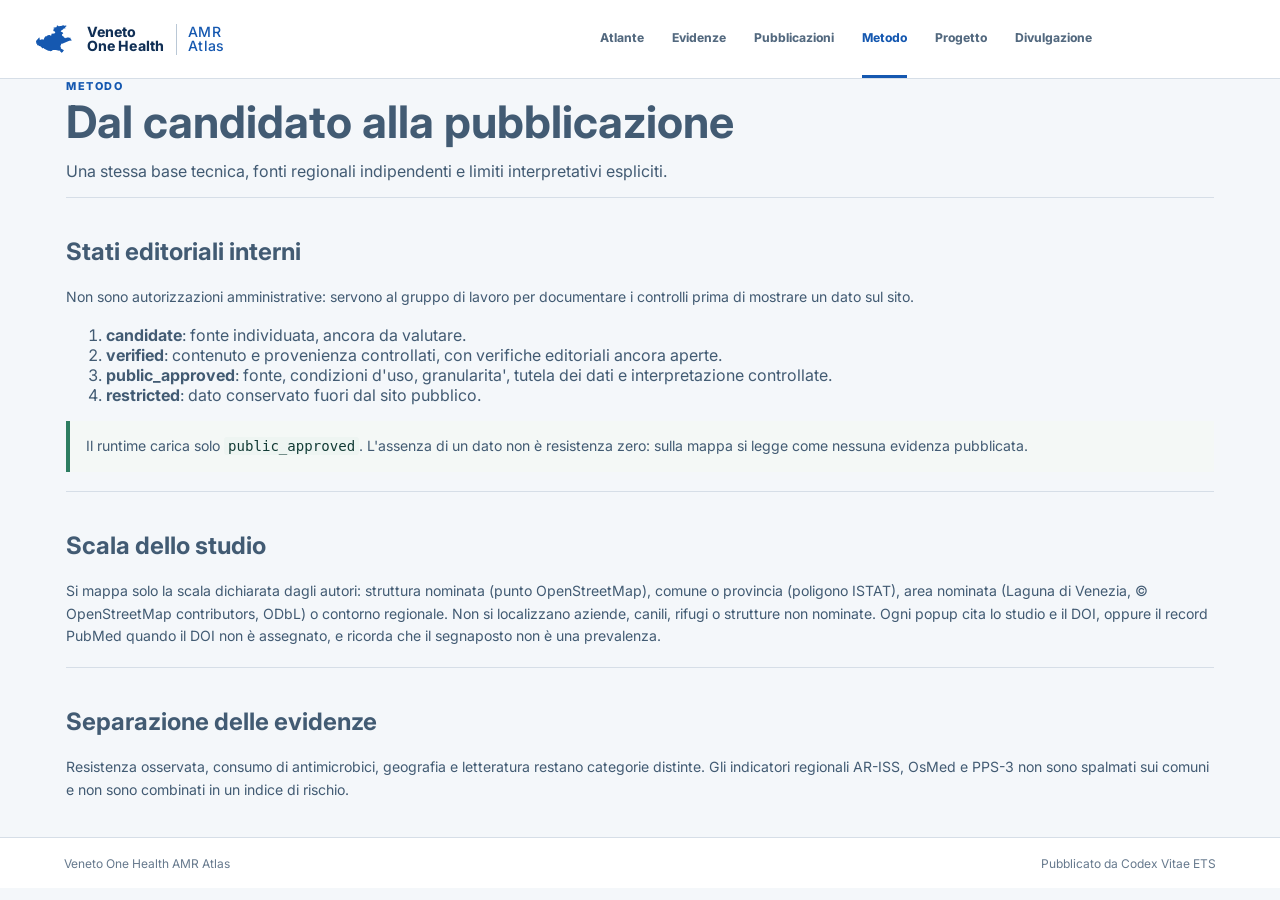
==== methodology.html @ b6009d18 "Publish the Veneto One Health AMR atlas. Italian edition ven_amr_atlas on the Lombardy interface: 46" ====
<!doctype html><html lang="it"><head><meta charset="utf-8"><meta name="author" content="Codex Vitae ETS"><meta name="viewport" content="width=device-width, initial-scale=1"><title>Metodo · Veneto One Health AMR Atlas</title><link rel="icon" href="data:"><link rel="stylesheet" href="assets/styles.css"><link rel="stylesheet" href="assets/regional-base.css"></head>
<body class="evidence-page"><header class="global-site-header"><div class="global-header-inner"><a class="global-brand" href="index.html"><span class="brand-code brand-code-icon" style="--brand-icon:url('public/brand/veneto-region-mark.svg')" aria-hidden="true">VEN</span><span class="global-brand-name">Veneto<br>One Health</span><span class="global-brand-divider"></span><span class="global-brand-atlas">AMR<br>Atlas</span></a><nav class="global-nav" aria-label="Navigazione principale"><a href="index.html">Atlante</a><a href="evidence.html">Evidenze</a><a href="publications.html">Pubblicazioni</a><a class="active" href="methodology.html">Metodo</a><a href="about.html">Progetto</a><a href="dissemination.html">Divulgazione</a></nav></div></header>
<main class="method-shell"><header class="method-hero"><p class="section-kicker">METODO</p><h1>Dal candidato alla pubblicazione</h1><p>Una stessa base tecnica, fonti regionali indipendenti e limiti interpretativi espliciti.</p></header><section class="method-section"><h2>Stati editoriali interni</h2><p>Non sono autorizzazioni amministrative: servono al gruppo di lavoro per documentare i controlli prima di mostrare un dato sul sito.</p><ol><li><strong>candidate</strong>: fonte individuata, ancora da valutare.</li><li><strong>verified</strong>: contenuto e provenienza controllati, con verifiche editoriali ancora aperte.</li><li><strong>public_approved</strong>: fonte, condizioni d'uso, granularita', tutela dei dati e interpretazione controllate.</li><li><strong>restricted</strong>: dato conservato fuori dal sito pubblico.</li></ol><p class="governance-note">Il runtime carica solo <code>public_approved</code>. L'assenza di un dato non è resistenza zero: sulla mappa si legge come nessuna evidenza pubblicata.</p></section><section class="method-section"><h2>Scala dello studio</h2><p>Si mappa solo la scala dichiarata dagli autori: struttura nominata (punto OpenStreetMap), comune o provincia (poligono ISTAT), area nominata (Laguna di Venezia, © OpenStreetMap contributors, ODbL) o contorno regionale. Non si localizzano aziende, canili, rifugi o strutture non nominate. Ogni popup cita lo studio e il DOI, oppure il record PubMed quando il DOI non è assegnato, e ricorda che il segnaposto non è una prevalenza.</p></section><section class="method-section"><h2>Separazione delle evidenze</h2><p>Resistenza osservata, consumo di antimicrobici, geografia e letteratura restano categorie distinte. Gli indicatori regionali AR-ISS, OsMed e PPS-3 non sono spalmati sui comuni e non sono combinati in un indice di rischio.</p></section></main><footer><span>Veneto One Health AMR Atlas</span><span>Pubblicato da Codex Vitae ETS</span></footer><script src="atlas-config.js"></script><script src="assets/atlas-core.js"></script><script data-goatcounter="https://atlanteamr.goatcounter.com/count" async src="//gc.zgo.at/count.js"></script></body></html>
---- assets/styles.css ----
@import url('https://fonts.googleapis.com/css2?family=Inter:wght@400;500;600;700;800&family=Lora:wght@400;500;600;700&display=swap');
:root { color-scheme: light; font-family: Inter, ui-sans-serif, system-ui, sans-serif; }
* { box-sizing: border-box; }
body { margin: 0; color: #18302b; background: #f4f7f5; }
.site-header { display: flex; align-items: end; justify-content: space-between; gap: 1rem; padding: 1.25rem 1.5rem 1rem; background: #123b35; color: #f5fbf7; }
.eyebrow { margin: 0 0 .25rem; font-size: .72rem; letter-spacing: .12em; text-transform: uppercase; color: #abd5bf; }
h1 { margin: 0; font-size: clamp(1.8rem, 4vw, 2.8rem); line-height: 1; }
.subtitle { margin: .4rem 0 0; color: #c8e4d5; }
.status { padding: .45rem .7rem; border: 1px solid #528d73; border-radius: 999px; font-size: .78rem; white-space: nowrap; }
.site-nav { display: flex; gap: 1.35rem; align-items: center; padding: .65rem 1.5rem; background: #fff; border-bottom: 1px solid #d7e3dd; box-shadow: 0 2px 12px #17352c0b; }
.site-nav a { color: #46665c; text-decoration: none; font-size: .82rem; font-weight: 700; padding: .25rem 0; border-bottom: 2px solid transparent; }
.site-nav a:hover, .site-nav a.active { color: #123b35; border-bottom-color: #d2763b; }
main { max-width: 1500px; margin: 0 auto; padding: 0 1rem 1rem; }
.intro { padding: .8rem .25rem; color: #46665c; font-size: .9rem; }
.intro p { margin: 0; }
.atlas-grid { display: grid; grid-template-columns: 285px minmax(0, 1fr); gap: .8rem; }
#map { height: min(76vh, 780px); min-height: 520px; border: 1px solid #c9d8d0; border-radius: 14px; box-shadow: 0 14px 36px #17352c1f; }
.amr-panel { max-height: min(76vh, 780px); overflow: auto; padding: 1rem; border: 1px solid #d7e3dd; border-radius: 14px; background: #fff; box-shadow: 0 12px 32px #17352c12; }
.amr-panel h2 { margin: 0; color: #123b35; }
.amr-panel h3 { margin: 1.4rem 0 .5rem; font-size: .8rem; text-transform: uppercase; letter-spacing: .08em; color: #60776e; }
.panel-note { color: #60776e; font-size: .82rem; line-height: 1.4; }
.amr-panel label { display: block; margin: 1rem 0 .35rem; font-size: .8rem; font-weight: 600; }
.amr-panel select { width: 100%; padding: .5rem; border: 1px solid #b8cec3; border-radius: 6px; background: #f8fbf9; }
.amr-state { margin-top: 1rem; padding: .7rem .75rem; border-left: 3px solid #d2763b; border-radius: 0 8px 8px 0; background: #fff7ef; color: #4f3f2a; font-size: .8rem; line-height: 1.45; }
.dashboard-tools { display: flex; align-items: center; justify-content: space-between; gap: .5rem; margin-top: .65rem; }
.dashboard-tools button { border: 1px solid #9bb9aa; background: #fff; color: #1d6682; padding: .35rem .5rem; border-radius: 4px; cursor: pointer; font-size: .72rem; font-weight: 800; }
.dashboard-tools button:hover, .dashboard-tools button:focus-visible { border-color: #1d6682; background: #f2f8fb; }
#filter-status { color: #71877e; font-size: .7rem; text-align: right; }
.dashboard-metrics { display: grid; grid-template-columns: 1fr 1fr; gap: .55rem; margin-top: .7rem; }
.dashboard-metrics div { padding: .6rem .65rem; border-top: 2px solid #2f78b7; background: #f5fafc; }
.dashboard-metrics strong { display: block; color: #123b35; font-size: 1.15rem; }
.dashboard-metrics span { display: block; color: #60776e; font-size: .67rem; }
.filtered-evidence { margin-top: 1rem; padding-top: .75rem; border-top: 1px solid #d7e3dd; }
.filtered-heading { display: flex; justify-content: space-between; align-items: baseline; gap: .5rem; }
.filtered-heading h3 { margin: 0; }
#filtered-count { color: #71877e; font-size: .7rem; }
.filtered-row { display: flex; justify-content: space-between; gap: .5rem; padding: .55rem 0; border-bottom: 1px solid #e3ece7; color: #1d6682; text-decoration: none; }
.filtered-row:hover { background: #f5fafc; }
.filtered-row strong { display: block; color: #21443a; font-size: .75rem; }
.filtered-row small { display: block; margin-top: .14rem; color: #71877e; font-size: .67rem; line-height: 1.25; }
.filtered-row em { flex: 0 0 auto; color: #1d6682; font-size: .64rem; font-style: normal; font-weight: 800; text-align: right; }
.empty-filter, .more-filter { margin: .55rem 0; color: #71877e; font-size: .72rem; line-height: 1.35; }
.layer-hint { display: grid; gap: .45rem; }
.layer-hint p { margin: 0; }
.layer-hint button { width: 100%; border: 1px solid #65a4ce; border-radius: 4px; background: #0b3a6b; color: #dff6fb; padding: .48rem .55rem; cursor: pointer; font: inherit; font-size: .68rem; font-weight: 800; text-align: left; }
.layer-hint button:hover, .layer-hint button:focus-visible { background: #10487d; outline: 0; }
.layer-hint.compact { margin-top: .65rem; padding-top: .65rem; border-top: 1px solid #ffffff1f; }
.evidence-card { margin-top: .6rem; padding: .75rem; border: 1px solid #dbe7df; border-radius: 10px; background: linear-gradient(180deg, #ffffff 0%, #f7faf8 100%); font-size: .78rem; line-height: 1.45; box-shadow: 0 1px 0 #ffffff inset; }
.evidence-card strong { display: block; margin-bottom: .2rem; color: #123b35; font-size: .82rem; }
.evidence-card small { color: #657a71; }
.evidence-table { width: 100%; margin-top: .45rem; border-collapse: collapse; font-size: .7rem; }
.evidence-table th, .evidence-table td { padding: .18rem; text-align: left; border-bottom: 1px solid #dbe7df; }
.source-links { padding-left: 1.1rem; margin: 0; font-size: .85rem; line-height: 1.8; }
.literature-section { margin-top: 1rem; padding: 1.05rem; border: 1px solid #d7e3dd; border-radius: 14px; background: #fff; box-shadow: 0 12px 32px #17352c12; }
.literature-section h2 { margin: 0; font-size: 1.05rem; color: #123b35; letter-spacing: -.01em; }
.literature-section p { margin: .35rem 0 .9rem; max-width: 880px; color: #60776e; font-size: .87rem; line-height: 1.45; }
.table-wrap { max-height: 360px; overflow: auto; border: 1px solid #dbe7df; border-radius: 10px; background: #fff; scrollbar-gutter: stable; scrollbar-width: auto; scrollbar-color: #3d6f8c #e4edf3; }
.table-wrap::-webkit-scrollbar { width: 14px; height: 14px; }
.table-wrap::-webkit-scrollbar-track { background: #e4edf3; }
.table-wrap::-webkit-scrollbar-thumb { background: #3d6f8c; border-radius: 8px; border: 2px solid #e4edf3; }
.evidence-page .table-wrap { max-height: none; overflow-x: auto; overflow-y: visible; }
.literature-table { width: 100%; border-collapse: separate; border-spacing: 0; font-size: .78rem; background: #fff; }
.literature-table th, .literature-table td { padding: .55rem .65rem; text-align: left; vertical-align: top; border-bottom: 1px solid #e7efe9; }
.literature-table th { position: sticky; top: 0; background: #f1f6f3; color: #31574e; font-size: .68rem; text-transform: uppercase; letter-spacing: .06em; font-weight: 700; }
.literature-table tbody tr:hover { background: #f8fbf9; }
.literature-table a { color: #1d6682; font-weight: 700; text-decoration: none; }
.table-action, .inline-action { display: inline-block; margin-top: .35rem; color: #1d6682; font-weight: 800; text-decoration: none; }
.literature-table th:last-child, .literature-table td:last-child { white-space: nowrap; }
.evidence-card#literature-card { border: 0; padding-left: 0; padding-right: 0; background: transparent; box-shadow: none; }
.evidence-page { background: #f5f8f7; }
.header-back { color: #e8f5ee; font-weight: 700; text-decoration: none; font-size: .84rem; }
.evidence-shell { max-width: 1220px; margin: 0 auto; padding: 2rem 1.25rem 3rem; }
.back-link { display: inline-block; color: #1d6682; font-size: .82rem; font-weight: 800; text-decoration: none; margin-bottom: 1.3rem; }
.evidence-heading { display: flex; justify-content: space-between; gap: 2rem; align-items: end; padding-bottom: 1.55rem; border-bottom: 1px solid #cfded7; }
.section-kicker { margin: 0 0 .45rem; color: #c16f24; font-size: .68rem; font-weight: 800; letter-spacing: .14em; }
.evidence-heading h2 { max-width: 820px; margin: 0; color: #123b35; font-size: clamp(1.8rem, 4vw, 3.1rem); letter-spacing: -.035em; line-height: 1.06; }
.evidence-subtitle { margin: .65rem 0 0; color: #60776e; font-size: 1rem; }
.tag-list { display: flex; flex-wrap: wrap; justify-content: flex-end; gap: .4rem; }
.tag-list span { padding: .35rem .55rem; border: 1px solid #cbded4; color: #31574e; background: #fff; border-radius: 4px; font-size: .72rem; font-weight: 700; }
.evidence-layout { display: grid; grid-template-columns: minmax(0, 1fr) 285px; gap: 2.4rem; padding-top: 1.8rem; }
.evidence-article { min-width: 0; }
.evidence-article section { padding: 0 0 1.6rem; margin-bottom: 1.55rem; border-bottom: 1px solid #d7e3dd; }
.evidence-article h3, .directory-layout h3 { margin: 0 0 .7rem; color: #123b35; font-size: 1.05rem; }
.evidence-article p { max-width: 780px; margin: .45rem 0; color: #46665c; line-height: 1.65; }
.callout { padding: .8rem 1rem; border-left: 3px solid #d2763b; background: #fffaf4; color: #4f3f2a !important; }
.fact-list { margin: 0; display: grid; gap: .7rem; }
.fact-list div { display: grid; grid-template-columns: 150px 1fr; gap: 1rem; padding-bottom: .55rem; border-bottom: 1px solid #e3ece7; }
.fact-list dt { color: #71877e; font-size: .72rem; text-transform: uppercase; letter-spacing: .06em; font-weight: 800; }
.fact-list dd { margin: 0; color: #21443a; font-size: .88rem; }
.evidence-rail { display: flex; flex-direction: column; gap: .85rem; }
.source-box { padding: 1rem; border-top: 3px solid #2f78b7; background: #fff; box-shadow: 0 8px 20px #17352c0d; }
.source-box h3 { margin: 0 0 .65rem; color: #123b35; font-size: .82rem; text-transform: uppercase; letter-spacing: .07em; }
.source-box p { margin: .35rem 0; color: #60776e; font-size: .82rem; line-height: 1.45; }
.source-link { display: inline-block; margin-top: .55rem; color: #1d6682; font-size: .82rem; font-weight: 800; text-decoration: none; }
.button-link { display: inline-block; margin-top: .65rem; padding: .5rem .75rem; border: 1px solid #2f78b7; color: #1d6682; font-size: .78rem; font-weight: 800; text-decoration: none; background: #f7fbfd; }
.metric-grid { display: grid; grid-template-columns: repeat(3, minmax(0, 1fr)); gap: .7rem; }
.metric-grid div { padding: .9rem; background: #fff; border-top: 3px solid #2f78b7; }
.metric-grid strong { display: block; color: #123b35; font-size: 1.45rem; }
.metric-grid span { display: block; margin-top: .2rem; color: #60776e; font-size: .75rem; line-height: 1.3; }
.result-table-wrap { overflow: auto; background: #fff; border: 1px solid #d7e3dd; }
.result-table { width: 100%; border-collapse: collapse; font-size: .78rem; }
.result-table th, .result-table td { padding: .55rem .65rem; text-align: left; border-bottom: 1px solid #e2ece7; }
.result-table th { background: #eef5f2; color: #31574e; font-size: .68rem; text-transform: uppercase; letter-spacing: .05em; }
.directory-layout { display: grid; grid-template-columns: 1fr 1fr; gap: 2rem; padding-top: 1.8rem; }
.directory-list { display: flex; flex-direction: column; border-top: 1px solid #cfded7; }
.directory-row { display: flex; justify-content: space-between; gap: 1rem; padding: .9rem .15rem; border-bottom: 1px solid #d7e3dd; color: #1d6682; text-decoration: none; }
.directory-row strong { display: block; color: #123b35; font-size: .86rem; line-height: 1.3; }
.directory-row small { display: block; margin-top: .25rem; color: #71877e; font-size: .74rem; }
.directory-row > span:last-child { flex: 0 0 auto; font-size: .74rem; font-weight: 800; }
.loading-state, .empty-state { padding: 3rem 0; color: #60776e; }
.method-shell { max-width: 1180px; }
.method-grid { display: grid; grid-template-columns: repeat(4, minmax(0, 1fr)); gap: .85rem; padding: 1.4rem 0 1rem; }
.method-grid article { padding: 1rem; border-top: 3px solid #2f78b7; background: #fff; box-shadow: 0 8px 20px #17352c0d; }
.method-grid h3, .method-section h3 { margin: 0 0 .65rem; color: #123b35; font-size: .95rem; }
.method-grid p, .method-section p { margin: 0; color: #46665c; font-size: .88rem; line-height: 1.62; }
.method-section { padding: 1.2rem 0; border-top: 1px solid #d7e3dd; }
.method-section.two-col { display: grid; grid-template-columns: 1fr 1fr; gap: 2rem; }
.method-table-wrap { overflow: auto; border: 1px solid #d7e3dd; background: #fff; }
.method-section code { padding: .08rem .25rem; background: #eef5f2; color: #123b35; border-radius: 3px; }
.method-section-heading { max-width: 760px; }
.method-section-heading h3 { margin: .2rem 0 .45rem; font-size: 1.08rem; color: #123b35; }
.efsa-method { border-top: 1px solid #cbded7; }
.threshold-scale { display: grid; grid-template-columns: repeat(8, minmax(0, 1fr)); gap: .25rem; margin: 1rem 0; }
.threshold-scale span { min-height: 64px; padding: .6rem .45rem; display: flex; flex-direction: column; justify-content: center; gap: .25rem; color: #082f2c; font-size: .72rem; font-weight: 850; line-height: 1.15; text-transform: uppercase; background: linear-gradient(180deg, #eef8f2, #c8ead5); border: 1px solid #d7e3dd; }
.threshold-scale span:nth-child(2) { background: #edf8ef; }
.threshold-scale span:nth-child(3) { background: #d9f0d3; }
.threshold-scale span:nth-child(4) { background: #b7e3b1; }
.threshold-scale span:nth-child(5) { background: #fee08b; }
.threshold-scale span:nth-child(6) { background: #fdae61; }
.threshold-scale span:nth-child(7) { background: #f46d43; color: #fff; }
.threshold-scale span:nth-child(8) { background: #a50026; color: #fff; }
.threshold-scale small { font-size: .68rem; font-weight: 650; text-transform: none; opacity: .82; }
.threshold-scale .threshold-muted { background: #eef2f3; color: #61736f; }
.method-note-grid { display: grid; grid-template-columns: repeat(3, minmax(0, 1fr)); gap: .85rem; margin-top: .85rem; }
.method-note-grid article { padding: .9rem; background: #fff; border-left: 3px solid #2f78b7; box-shadow: 0 8px 20px #17352c0d; }
.method-note-grid h4 { margin: 0 0 .45rem; color: #123b35; font-size: .86rem; }
.method-links { margin-top: .9rem !important; font-size: .8rem !important; }
.method-links a { color: #087d9c; font-weight: 750; text-decoration: none; }
.method-links a:hover { text-decoration: underline; }
.glass-method { border-top-color: #d3dfec; }
.glass-grid article { border-left-color: #315f9e; }
.glass-indicators { display: grid; grid-template-columns: repeat(3, minmax(0, 1fr)); gap: .85rem; margin-top: .9rem; }
.glass-indicators span { padding: .9rem; background: #f6f9fd; border: 1px solid #d8e4f0; color: #46657f; font-size: .8rem; line-height: 1.48; }
.glass-indicators strong { color: #143b60; font-size: .78rem; letter-spacing: .05em; text-transform: uppercase; }
@media (max-width: 900px) { .atlas-grid { grid-template-columns: 1fr; } .amr-panel { order: 2; } #map { order: 1; } }
footer { display: flex; justify-content: space-between; gap: 1rem; padding: .75rem .25rem; color: #60776e; font-size: .75rem; }
.leaflet-control-layers, .leaflet-popup-content-wrapper { border-radius: 10px; }
.leaflet-control-layers { border: 1px solid #d7e3dd !important; box-shadow: 0 8px 24px #17352c24 !important; font-size: .78rem; }
.leaflet-control-layers label { line-height: 1.35; margin: .18rem 0; }
.layer-group-label { font-weight: 700; color: #244f68; }
.layer-swatch { display: inline-block; width: .62rem; height: .62rem; margin: 0 .35rem 0 .1rem; border-radius: 999px; vertical-align: -1px; box-shadow: 0 0 0 1px #ffffff, 0 0 0 2px #0000001f; }
@media (max-width: 700px) { .site-header, footer { align-items: flex-start; flex-direction: column; } #map { min-height: 470px; } }
@media (max-width: 760px) { .site-nav { gap: .85rem; padding-inline: 1rem; overflow-x: auto; } .site-header { padding-inline: 1rem; } .evidence-heading { display: block; } .tag-list { justify-content: flex-start; margin-top: 1rem; } .evidence-layout, .directory-layout { grid-template-columns: 1fr; gap: 1.2rem; } .fact-list div { grid-template-columns: 1fr; gap: .2rem; } .metric-grid { grid-template-columns: 1fr; } .evidence-shell { padding-inline: 1rem; } }

/* Public atlas dashboard: scoped so evidence pages keep their editorial layout. */
body.atlas-dashboard { min-height: 100vh; background: #edf2f7; color: #15314f; }
.atlas-dashboard .dashboard-shell { min-height: 100vh; display: grid; grid-template-columns: 292px minmax(0, 1fr); }
.atlas-dashboard .dashboard-sidebar { position: sticky; top: 0; height: 100vh; overflow: hidden; display: flex; flex-direction: column; background: #062c56; color: #f4f9ff; box-shadow: 12px 0 32px #07213a1f; z-index: 20; }
.atlas-brand { display: flex; align-items: center; gap: .85rem; min-height: 104px; padding: 1.55rem 1.65rem 1.25rem; color: #fff; text-decoration: none; border-bottom: 1px solid #ffffff20; }
.atlas-brand strong { display: block; font-size: 1.02rem; line-height: 1.04; letter-spacing: -.025em; }
.atlas-brand small { display: block; margin-top: .26rem; color: #82d9e6; font-size: .7rem; letter-spacing: .12em; font-weight: 800; text-transform: uppercase; }
.brand-mark { width: 33px; height: 45px; display: grid; grid-template-columns: repeat(3, 1fr); grid-auto-rows: 8px; gap: 3px; transform: rotate(8deg); }
.brand-mark i { display: block; border-radius: 2px; background: #49c8db; }
.brand-mark i:nth-child(1), .brand-mark i:nth-child(3), .brand-mark i:nth-child(7) { opacity: .35; }
.brand-mark i:nth-child(2) { grid-column: 2 / 4; }.brand-mark i:nth-child(4) { grid-column: 1 / 3; }.brand-mark i:nth-child(5) { grid-column: 2 / 4; }.brand-mark i:nth-child(6) { grid-column: 1 / 3; }
.sidebar-scroll { overflow: auto; padding: 1.6rem 1.35rem 2rem; scrollbar-color: #4b769c #062c56; }
.sidebar-kicker, .atlas-dashboard .rail-kicker { margin: 0 0 .7rem; color: #5bd3e3; font-size: .66rem; font-weight: 800; letter-spacing: .16em; text-transform: uppercase; }
.atlas-dashboard .panel-note { margin: 0 0 1.25rem; color: #b5c9df; font-size: .76rem; line-height: 1.48; }
.atlas-dashboard .dashboard-sidebar label { display: block; color: #e7f1fb; margin: 1.05rem 0 .42rem; font-size: .72rem; font-weight: 750; }
.atlas-dashboard .dashboard-sidebar select { appearance: none; width: 100%; min-height: 40px; border: 1px solid #6d9bbf; border-radius: 5px; background: #0b3a6b; color: #f3f8ff; padding: .55rem .65rem; font-size: .78rem; font-family: inherit; }
.atlas-dashboard .dashboard-sidebar select:focus-visible { outline: 2px solid #55d0df; outline-offset: 2px; }
.atlas-dashboard .dashboard-sidebar option { color: #15314f; background: #fff; }
.atlas-dashboard .amr-panel { max-height: none; overflow: visible; padding: 0; border: 0; border-radius: 0; background: transparent; box-shadow: none; color: #f3f8ff; }
.atlas-dashboard .amr-panel h2 { display: none; }
.atlas-dashboard .amr-panel h3 { color: #91b6d5; font-size: .67rem; letter-spacing: .13em; }
.atlas-dashboard .amr-panel label { color: #e7f1fb; margin: 1.05rem 0 .42rem; font-size: .72rem; font-weight: 750; }
.atlas-dashboard .amr-panel select { appearance: none; min-height: 40px; border: 1px solid #6d9bbf; border-radius: 5px; background: #0b3a6b; color: #f3f8ff; padding: .55rem .65rem; font-size: .78rem; }
.atlas-dashboard .amr-panel option { color: #15314f; background: #fff; }
.atlas-dashboard .amr-state { margin-top: .85rem; border-left: 2px solid #4dc6d9; border-radius: 0; background: #0a3968; color: #d9ebfb; font-size: .73rem; }
.atlas-dashboard .dashboard-tools { margin-top: .7rem; align-items: flex-start; }
.atlas-dashboard .dashboard-tools button { border-color: #65a4ce; border-radius: 4px; background: transparent; color: #dff6fb; }
.atlas-dashboard .dashboard-tools button:hover { background: #0b3a6b; }
.atlas-dashboard #filter-status { color: #9ebbd6; font-size: .64rem; }
.atlas-dashboard .dashboard-metrics { gap: .4rem; margin-top: .9rem; }
.atlas-dashboard .dashboard-metrics div { padding: .62rem; border-top: 2px solid #55d0df; background: #0b3a6b; }
.atlas-dashboard .dashboard-metrics strong { color: #fff; font-size: 1.12rem; }.atlas-dashboard .dashboard-metrics span { color: #b9cce0; font-size: .64rem; }
.atlas-dashboard .time-profile { margin-top: 1rem; padding-top: .85rem; border-top: 1px solid #ffffff1f; }
.atlas-dashboard .filtered-heading { color: #d8eafa; }.atlas-dashboard #filtered-count, .atlas-dashboard .time-profile .filtered-heading span { color: #8eb3d4; font-size: .66rem; }
.time-distribution { display: grid; gap: .42rem; margin-top: .6rem; }
.time-row { display: grid; grid-template-columns: 62px minmax(0, 1fr) 16px; gap: .42rem; align-items: center; color: #b9cde0; font-size: .63rem; }
.time-row i { display: block; height: 6px; overflow: hidden; background: #1b4c79; border-radius: 10px; }.time-row b { display: block; height: 100%; min-width: 2px; background: #4bc9d9; border-radius: inherit; }.time-row strong { color: #e5f7fa; font-size: .65rem; text-align: right; }
.atlas-dashboard .filtered-evidence { margin-top: 1rem; border-color: #ffffff1f; }.atlas-dashboard .filtered-row { width: 100%; align-items: flex-start; padding: .58rem 0; border: 0; border-bottom: 1px solid #ffffff16; background: transparent; color: inherit; cursor: pointer; text-align: left; font-family: inherit; }.atlas-dashboard .filtered-row:hover { background: #0b3a6b; }.atlas-dashboard .filtered-row strong { color: #eef8ff; }.atlas-dashboard .filtered-row small { color: #9cb9d3; }.atlas-dashboard .filtered-row em { color: #67d1df; }
.atlas-dashboard .empty-filter, .atlas-dashboard .more-filter { color: #a9c0d7; }.atlas-dashboard .evidence-card { border-color: #ffffff1e; border-radius: 5px; background: #0b3a6b; box-shadow: none; color: #dceaf7; }.atlas-dashboard .evidence-card strong { color: #fff; }.atlas-dashboard .evidence-card small { color: #b7cae0; }.atlas-dashboard .evidence-table th, .atlas-dashboard .evidence-table td { border-color: #ffffff1d; }.atlas-dashboard .source-links { color: #dceafa; }.atlas-dashboard .source-links a { color: #74d7e3; }
.atlas-dashboard .dashboard-workspace { min-width: 0; }.atlas-dashboard .workspace-topbar { height: 65px; display: flex; align-items: center; justify-content: space-between; gap: 1rem; padding: 0 2.15rem; background: #fff; border-bottom: 1px solid #dbe5ef; }.atlas-dashboard .workspace-nav { display: flex; gap: 1.55rem; height: 100%; align-items: center; }.atlas-dashboard .workspace-nav a { height: 100%; display: flex; align-items: center; border-bottom: 3px solid transparent; color: #5a7189; text-decoration: none; font-size: .78rem; font-weight: 750; }.atlas-dashboard .workspace-nav a.active, .atlas-dashboard .workspace-nav a:hover { color: #0c5078; border-bottom-color: #46bfd0; }.atlas-dashboard .status { border-color: #c9dce9; color: #48657f; background: #f8fbfd; }
.atlas-dashboard .workspace-main { max-width: none; margin: 0; padding: 2rem 2.15rem 1.2rem; }.atlas-dashboard .intro { display: flex; justify-content: space-between; align-items: end; gap: 2rem; padding: 0 0 1.5rem; }.atlas-dashboard .intro h1 { color: #10375c; font-size: clamp(1.85rem, 3vw, 2.65rem); letter-spacing: -.04em; }.atlas-dashboard .intro > p:last-child { max-width: 500px; margin: 0; color: #667f96; font-size: .83rem; line-height: 1.55; }.atlas-dashboard .section-kicker { color: #1595aa; }
.atlas-dashboard .overview-strip { display: grid; grid-template-columns: repeat(5, minmax(0, 1fr)); gap: .65rem; margin: 0 0 1rem; }
.atlas-dashboard .overview-strip div { padding: .85rem .9rem; border: 1px solid #d5e1eb; border-radius: 8px; background: #fff; box-shadow: 0 10px 24px #183a5a0a; }
.atlas-dashboard .overview-strip strong { display: block; color: #10375c; font-size: 1.28rem; line-height: 1; }
.atlas-dashboard .overview-strip span { display: block; margin-top: .35rem; color: #667f96; font-size: .68rem; font-weight: 800; letter-spacing: .04em; text-transform: uppercase; }
.atlas-dashboard .atlas-grid { display: grid; grid-template-columns: minmax(0, 1fr) 285px; gap: 1rem; }.atlas-dashboard .map-stage { min-width: 0; overflow: hidden; border: 1px solid #d5e1eb; border-radius: 8px; background: #fff; box-shadow: 0 14px 32px #183a5a10; }.atlas-dashboard #map { height: min(65vh, 650px); min-height: 520px; border: 0; border-radius: 0; box-shadow: none; }.atlas-dashboard .results-rail { padding: 1.25rem; background: #fff; border: 1px solid #d5e1eb; border-radius: 8px; box-shadow: 0 14px 32px #183a5a0d; }.atlas-dashboard .results-rail h2 { margin: 0 0 .85rem; color: #133b60; font-size: .96rem; }.selected-evidence { color: #617a91; font-size: .78rem; line-height: 1.55; }.selected-evidence p { margin: 0 0 .85rem; }.selected-evidence h3 { margin: 0 0 .45rem; color: #174a70; font-size: .88rem; }.selected-evidence dl { display: grid; gap: .5rem; margin: .9rem 0 0; }.selected-evidence dl div { padding-top: .5rem; border-top: 1px solid #e5edf3; }.selected-evidence dt { color: #7890a5; font-size: .63rem; font-weight: 800; letter-spacing: .07em; text-transform: uppercase; }.selected-evidence dd { margin: .14rem 0 0; color: #345a78; font-size: .72rem; }.rail-link { display: inline-flex; gap: .5rem; align-items: center; margin-top: 1rem; color: #087d9c; font-size: .75rem; font-weight: 800; text-decoration: none; }.rail-link span { font-size: 1rem; }
.atlas-dashboard .temporal-strip { display: flex; justify-content: space-between; gap: 2rem; align-items: end; margin-top: 1rem; padding: 1.25rem 1.4rem; background: #e8f4f7; border-left: 3px solid #48c0d0; }.atlas-dashboard .temporal-strip h2 { margin: 0; color: #153e62; font-size: 1rem; }.atlas-dashboard .temporal-strip p:last-child { max-width: 500px; margin: 0; color: #638096; font-size: .76rem; line-height: 1.45; }
.atlas-dashboard .data-digest { margin-top: 1rem; padding: 1.25rem 1.4rem; border: 1px solid #d5e1eb; border-radius: 8px; background: #fff; box-shadow: 0 10px 28px #183a5a0b; }
.atlas-dashboard .data-digest-heading { display: flex; align-items: end; justify-content: space-between; gap: 1rem; padding-bottom: .85rem; border-bottom: 1px solid #e2ebf2; }
.atlas-dashboard .data-digest-heading h2 { margin: 0; color: #143b60; font-size: 1rem; letter-spacing: -.01em; }
.atlas-dashboard .data-digest-heading a { color: #087d9c; font-size: .74rem; font-weight: 800; text-decoration: none; }
.atlas-dashboard .digest-grid { display: grid; grid-template-columns: minmax(0, 1.35fr) minmax(280px, .65fr); gap: 1rem; padding-top: 1rem; }
.atlas-dashboard .digest-group { min-width: 0; }
.atlas-dashboard .digest-group h3 { margin: 0 0 .6rem; color: #6a8197; font-size: .68rem; font-weight: 850; letter-spacing: .11em; text-transform: uppercase; }
.atlas-dashboard .data-digest .evidence-card { margin-top: .5rem; border: 1px solid #e0e8ef; border-radius: 6px; background: #f9fbfd; color: #385b78; box-shadow: none; }
.atlas-dashboard .data-digest .evidence-card strong { color: #143b60; font-size: .8rem; }
.atlas-dashboard .data-digest .evidence-card small { color: #657e95; }
.atlas-dashboard .data-digest .evidence-table th, .atlas-dashboard .data-digest .evidence-table td { border-color: #dfe8ef; }
.atlas-dashboard .source-panel { margin-top: .9rem; border-top: 1px solid #e2ebf2; color: #4c6a84; }
.atlas-dashboard .source-panel summary { padding-top: .85rem; cursor: pointer; color: #143b60; font-size: .78rem; font-weight: 850; }
.atlas-dashboard .source-panel .source-links { columns: 2; column-gap: 2rem; margin-top: .65rem; color: #4d6b85; font-size: .78rem; }
.atlas-dashboard .source-panel .source-links a { color: #087d9c; }
.atlas-dashboard .benchmark-links { margin-top: .9rem; padding: .85rem; border: 1px solid #d8e7ee; border-radius: 6px; background: #f6fbfd; font-size: .76rem; line-height: 1.5; }
.atlas-dashboard .benchmark-links strong { display: block; color: #143b60; font-size: .74rem; letter-spacing: .08em; text-transform: uppercase; }
.atlas-dashboard .benchmark-links p { margin: .3rem 0 .55rem; color: #5e778d; }
.atlas-dashboard .benchmark-links a { display: inline-flex; margin: 0 .75rem .25rem 0; color: #087d9c; font-weight: 800; text-decoration: none; }
.atlas-dashboard .benchmark-links a:hover { text-decoration: underline; }
.atlas-dashboard .literature-section { margin-top: 1rem; border-radius: 8px; border-color: #d5e1eb; box-shadow: 0 10px 28px #183a5a0b; }.atlas-dashboard .literature-section h2 { color: #143b60; }.atlas-dashboard .literature-section p { color: #617a91; }.atlas-dashboard .table-wrap { border-color: #d9e4ed; }.atlas-dashboard footer { color: #607890; }
.atlas-dashboard .leaflet-control-layers { max-height: calc(100vh - 180px); overflow: auto; border-radius: 6px; border-color: #cddbe6 !important; }.atlas-dashboard .leaflet-popup-content-wrapper { border-radius: 6px; }
@media (max-width: 1120px) { .atlas-dashboard .atlas-grid { grid-template-columns: minmax(0, 1fr) 230px; }.atlas-dashboard .workspace-main { padding-inline: 1.35rem; }.atlas-dashboard .workspace-topbar { padding-inline: 1.35rem; } }
@media (max-width: 1120px) { .atlas-dashboard .digest-grid { grid-template-columns: 1fr; }.atlas-dashboard .source-panel .source-links { columns: 1; }.atlas-dashboard .overview-strip { grid-template-columns: repeat(3, minmax(0, 1fr)); }.method-grid { grid-template-columns: repeat(2, minmax(0, 1fr)); }.threshold-scale { grid-template-columns: repeat(4, minmax(0, 1fr)); }.method-note-grid, .glass-indicators { grid-template-columns: 1fr; } }
@media (max-width: 880px) { .atlas-dashboard .dashboard-shell { display: block; }.atlas-dashboard .dashboard-sidebar { position: static; width: auto; height: auto; }.atlas-brand { min-height: 82px; }.sidebar-scroll { max-height: 460px; }.atlas-dashboard .atlas-grid { grid-template-columns: 1fr; }.atlas-dashboard .results-rail { min-height: 180px; }.atlas-dashboard #map { height: 550px; }.atlas-dashboard .intro, .atlas-dashboard .temporal-strip, .atlas-dashboard .data-digest-heading { align-items: flex-start; flex-direction: column; gap: .7rem; }.atlas-dashboard .overview-strip, .method-grid, .method-section.two-col { grid-template-columns: 1fr; }.atlas-dashboard .workspace-main { padding: 1.25rem 1rem; }.atlas-dashboard .workspace-topbar { padding-inline: 1rem; }.atlas-dashboard .workspace-nav { gap: .8rem; overflow-x: auto; }.atlas-dashboard .workspace-nav a { font-size: .7rem; } }

/* Outreach pathway: restrained scientific editorial system. */
.outreach-page { background: #f7f8fa; color: #172b43; }
.outreach-page .site-header { background: #102a43; }
.outreach-page .site-nav { box-shadow: none; border-bottom-color: #d9e0e7; }
.outreach-page .site-nav a { color: #526579; }
.outreach-page .site-nav a:hover, .outreach-page .site-nav a.active { color: #102a43; border-bottom-color: #2e6f95; }
.outreach-shell { max-width: 1220px; margin: 0 auto; padding: 2rem 1.25rem 3rem; }
.outreach-intro { display: grid; grid-template-columns: minmax(0, 1fr) 230px; align-items: end; gap: 2rem; padding-bottom: 1.65rem; border-bottom: 1px solid #cfd8e2; }
.outreach-intro h2 { max-width: 820px; margin: 0; color: #102a43; font-family: Georgia, Cambria, serif; font-size: clamp(1.8rem, 4vw, 3.1rem); font-weight: 600; line-height: 1.08; letter-spacing: -.025em; }
.outreach-intro p { max-width: 780px; margin: .7rem 0 0; color: #53687c; line-height: 1.65; }
.outreach-intro .outreach-status { margin: 0; padding: .85rem 0 .85rem 1rem; border-left: 2px solid #2e6f95; color: #65788a; font-size: .78rem; line-height: 1.55; }
.outreach-status strong { color: #102a43; font-size: .86rem; }
.outreach-workspace { display: grid; grid-template-columns: 285px minmax(0, 1fr); gap: 2.15rem; padding-top: 1.7rem; }
.outreach-index { align-self: start; border-top: 2px solid #102a43; }
.outreach-index-row { display: grid; grid-template-columns: 34px minmax(0, 1fr); width: 100%; gap: .65rem; padding: .8rem .45rem; border: 0; border-bottom: 1px solid #d6dee7; color: #405870; background: transparent; text-align: left; font: inherit; cursor: pointer; }
.outreach-index-row:hover { color: #102a43; background: #edf2f6; }
.outreach-index-row.is-active { color: #102a43; background: #e8f0f5; box-shadow: inset 3px 0 #2e6f95; }
.outreach-index-row strong { color: #2e6f95; font-size: .78rem; letter-spacing: .04em; }
.outreach-index-row span { font-size: .86rem; font-weight: 750; line-height: 1.32; }
.outreach-detail { min-width: 0; padding: 1.8rem 2rem 1.4rem; border: 1px solid #d1dbe5; background: #fff; box-shadow: none; }
.outreach-progress { display: grid; grid-template-columns: auto minmax(120px, 230px); justify-content: end; align-items: center; gap: 1rem; color: #2e6f95; font-size: .78rem; font-weight: 800; }
.outreach-progress i { height: 4px; overflow: hidden; background: #e0e7ee; border-radius: 99px; }
.outreach-progress b { display: block; height: 100%; background: #2e6f95; border-radius: inherit; transition: width .18s ease; }
.outreach-number { margin: 1.6rem 0 .45rem; color: #2e6f95; font-size: .69rem; font-weight: 800; letter-spacing: .13em; }
.outreach-detail h2 { max-width: 770px; margin: 0; color: #102a43; font-family: Georgia, Cambria, serif; font-size: clamp(2rem, 4vw, 3.45rem); font-weight: 600; line-height: 1.05; letter-spacing: -.03em; }
.outreach-summary { max-width: 720px; margin: .9rem 0 1.65rem; color: #53687c; font-size: 1.03rem; line-height: 1.65; }
.outreach-detail-grid { display: grid; grid-template-columns: 1fr 1.18fr; border-top: 1px solid #d6dee7; }
.outreach-detail-grid section { min-height: 145px; padding: 1.15rem 1.1rem 1.15rem 0; border-bottom: 1px solid #d6dee7; }
.outreach-detail-grid section:nth-child(even) { padding-left: 1.4rem; border-left: 1px solid #d6dee7; }
.outreach-detail-grid section:last-child { grid-column: 1 / -1; }
.outreach-detail-grid h3 { margin: 0 0 .55rem; color: #2e6f95; font-size: .8rem; }
.outreach-detail-grid p, .outreach-detail-grid li { margin: 0; color: #53687c; font-size: .9rem; line-height: 1.55; }
.outreach-detail-grid ol, .outreach-detail-grid ul { margin: 0; padding-left: 1.1rem; }
.outreach-detail-grid a { color: #1d6682; font-weight: 750; text-decoration: none; }
.outreach-detail-grid a:hover { text-decoration: underline; }
.outreach-format { margin: 1.35rem 0 .35rem; color: #102a43; font-size: .78rem; font-weight: 800; }
.outreach-page .inline-action { margin-top: .55rem; padding: .62rem .82rem; border: 1px solid #2e6f95; color: #174d6a; font-size: .83rem; letter-spacing: .01em; }
.outreach-page .inline-action:hover { background: #edf4f8; }
.outreach-note { margin: 0; color: #65788a; font-size: .8rem; line-height: 1.55; }
.outreach-footnote { margin-top: 1.8rem; padding: 1rem 1.15rem; border-left: 2px solid #2e6f95; background: #eef3f7; color: #53687c; font-size: .86rem; line-height: 1.55; }
.outreach-footnote strong { color: #102a43; }
@media (max-width: 760px) { .outreach-shell { padding: 1.25rem 1rem 2rem; } .outreach-intro, .outreach-workspace { grid-template-columns: 1fr; gap: 1.15rem; } .outreach-intro .outreach-status { padding-top: .75rem; } .outreach-index { display: grid; grid-template-columns: repeat(2, minmax(0, 1fr)); } .outreach-index-row { grid-template-columns: 28px minmax(0, 1fr); padding: .7rem .35rem; } .outreach-index-row span { font-size: .75rem; } .outreach-detail { padding: 1.3rem 1rem; } .outreach-progress { grid-template-columns: auto 1fr; justify-content: stretch; } .outreach-detail-grid { grid-template-columns: 1fr; } .outreach-detail-grid section:nth-child(even) { padding-left: 0; border-left: 0; } }
@media (max-width: 430px) { .outreach-index { grid-template-columns: 1fr; } .outreach-detail h2 { font-size: 2rem; } }
/* Embedded scientific outreach module. */
.outreach-detail.has-embedded-deck { padding: 0; border: 0; background: transparent; }
.embedded-deck { overflow: hidden; border: 1px solid #cbd6e1; background: #fff; outline: none; }
.embedded-deck:focus-visible { box-shadow: 0 0 0 3px #2e6f9533; }
.embedded-deck-head { display: flex; align-items: center; justify-content: space-between; min-height: 52px; padding: 0 1.35rem; border-bottom: 1px solid #d7e0e8; color: #172f4b; font-size: .82rem; }
.embedded-deck-head div { display: flex; align-items: center; gap: .65rem; }
.embedded-book { color: #2e6f95; font-size: 1.15rem; }
#embedded-counter { padding-left: 1.2rem; border-left: 1px solid #d7e0e8; font-variant-numeric: tabular-nums; font-weight: 800; }
.embedded-slide-stage { min-height: 610px; background: #fff; }
.embedded-slide { min-height: 610px; padding: 2.4rem 3rem 1.25rem; animation: embeddedSlideIn .28s ease both; }
.embedded-slide-label { margin: 0 0 .6rem; color: #2e6f95; font-size: .69rem; font-weight: 850; letter-spacing: .12em; text-transform: uppercase; }
.outreach-detail.has-embedded-deck .embedded-slide h2 { max-width: 760px; margin: 0; color: #102f55; font-family: Georgia, Cambria, serif; font-size: clamp(2rem, 4.2vw, 3.25rem); font-weight: 500; line-height: 1.06; letter-spacing: -.035em; }
.embedded-slide-intro { max-width: 760px; margin: .8rem 0 1.35rem; color: #435b72; font-size: .96rem; line-height: 1.62; }
.embedded-visual { min-height: 260px; padding: 1.25rem 0; border-top: 1px solid #dbe3ea; }
.embedded-takeaway { display: grid; grid-template-columns: 24px minmax(0, 1fr); gap: .65rem; align-items: start; margin: .65rem 0 1rem; padding: .8rem 0; border-top: 1px solid #dbe3ea; border-bottom: 1px solid #dbe3ea; color: #263f58; font-size: .84rem; line-height: 1.5; }
.embedded-takeaway span { display: grid; width: 21px; height: 21px; place-items: center; border: 1px solid #2e6f95; border-radius: 50%; color: #2e6f95; font-family: Georgia, serif; font-weight: 700; }
.embedded-sources { display: flex; flex-wrap: wrap; align-items: center; gap: .35rem .8rem; color: #718091; font-size: .69rem; line-height: 1.4; }
.embedded-sources strong { color: #455b70; }
.embedded-sources a { color: #245f82; text-decoration: none; }
.embedded-sources a:hover { text-decoration: underline; }
.embedded-deck-controls { display: grid; grid-template-columns: auto 1fr auto; align-items: center; gap: 1rem; min-height: 66px; padding: .75rem 1.35rem; border-top: 1px solid #d7e0e8; background: #fbfcfd; }
.deck-control { min-height: 38px; padding: .55rem .8rem; border: 1px solid #2e6f95; background: #fff; color: #1e5575; font: 750 .76rem/1.2 Inter, ui-sans-serif, system-ui, sans-serif; cursor: pointer; }
.deck-control.primary { background: #174f7d; color: #fff; }
.deck-control:disabled { border-color: #cfd7df; background: #f4f6f8; color: #98a5b1; cursor: default; }
.embedded-dots { display: flex; justify-content: center; gap: .65rem; }
.embedded-dots button { width: 10px; height: 10px; padding: 0; border: 1px solid #315f81; border-radius: 50%; background: #fff; cursor: pointer; }
.embedded-dots button.is-active { background: #17558a; box-shadow: 0 0 0 3px #dce8f0; }
.embedded-after { display: flex; justify-content: space-between; gap: 1.25rem; align-items: center; margin-top: 1rem; padding: .9rem 1rem; border-left: 2px solid #2e6f95; background: #eef3f7; }
.embedded-after p { max-width: 560px; margin: 0; color: #53687c; font-size: .78rem; line-height: 1.5; }
.embedded-after .inline-action { flex: none; margin: 0; background: #fff; }
.antimicrobial-umbrella { text-align: center; }
.umbrella-label { width: min(420px, 82%); margin: 0 auto; padding: .75rem 1rem; border: 2px solid #184f7c; border-bottom: 0; border-radius: 220px 220px 0 0; color: #173f65; font-size: .82rem; font-weight: 850; letter-spacing: .08em; }
.umbrella-line { width: 1px; height: 25px; margin: 0 auto; background: #184f7c; }
.family-grid { display: grid; grid-template-columns: repeat(4, minmax(0, 1fr)); gap: .65rem; }
.family-grid > div { min-width: 0; padding: .5rem .45rem 0; border-top: 1px solid #b9c9d7; }
.family-grid strong, .family-grid small { display: block; }
.family-grid strong { color: #173f65; font-size: .85rem; }
.family-grid small { margin-top: .14rem; color: #2e6f95; font-size: .7rem; font-weight: 800; text-transform: uppercase; }
.family-grid p { margin: .35rem 0 0; color: #65788b; font-size: .7rem; line-height: 1.4; }
.microbe-icon { display: block; min-height: 38px; margin-bottom: .25rem; color: #2e6f95; font-size: 1.6rem; line-height: 1; }
.fungi-icon { color: #655b91; font-family: Georgia, serif; }
.parasite-icon { color: #a06a25; font-size: 2rem; }
.target-compare { display: grid; grid-template-columns: 1fr 1fr; gap: 1.1rem; }
.target-compare article { position: relative; min-height: 175px; padding: 1.15rem 1.2rem 1rem 3.6rem; border: 1px solid #d2dce5; }
.target-compare article > span { position: absolute; top: 1.05rem; left: 1.15rem; display: grid; width: 30px; height: 30px; place-items: center; border-radius: 50%; font-size: 1.2rem; font-weight: 800; }
.target-yes > span { background: #e1f0ed; color: #236b64; }
.target-no > span { background: #f4e9e7; color: #9a4e46; }
.embedded-visual h4 { margin: 0 0 .55rem; color: #173b5e; font-size: .9rem; }
.target-compare p, .mechanism-grid p, .action-grid p { margin: 0; color: #566b7e; font-size: .78rem; line-height: 1.55; }
.clinical-caveat { margin: .8rem 0 0; color: #5e6f7f; font-size: .74rem; line-height: 1.5; }
.mechanism-grid, .action-grid { display: grid; grid-template-columns: repeat(3, minmax(0, 1fr)); gap: 1rem; }
.mechanism-grid article, .action-grid article { padding: 1rem; border-top: 3px solid #2e6f95; background: #f6f8fa; }
.mechanism-grid small { display: block; margin-top: .7rem; color: #2e6f95; font-size: .68rem; font-weight: 750; }
.mechanism-mark { display: block; width: 38px; height: 38px; margin-bottom: .8rem; border: 2px solid #2e6f95; }
.wall-mark { border-radius: 50%; box-shadow: inset 0 0 0 5px #dbe8f0; }
.ribosome-mark { border-radius: 50% 50% 42% 42%; border-top-width: 8px; }
.dna-mark { border: 0; background: repeating-linear-gradient(135deg, transparent 0 5px, #2e6f95 6px 8px, transparent 9px 13px); }
.selection-flow { display: grid; grid-template-columns: 1fr auto 1fr auto 1fr; gap: .65rem; align-items: center; text-align: center; }
.selection-flow > div { min-height: 150px; padding: .85rem; border: 1px solid #d3dde5; }
.selection-flow > div > strong { display: grid; width: 24px; height: 24px; margin: 0 auto .8rem; place-items: center; border-radius: 50%; background: #174f7d; color: #fff; font-size: .72rem; }
.selection-flow p { margin: .7rem 0 0; color: #52687b; font-size: .73rem; line-height: 1.4; }
.selection-flow i { color: #2e6f95; font-size: 1.35rem; font-style: normal; }
.bacteria-pop { display: block; color: #6f8da4; letter-spacing: .15em; }
.bacteria-pop.resistant { color: #a06a25; }
.antibiotic-dose { display: inline-block; margin-top: .4rem; padding: .32rem .75rem; border-radius: 99px; background: linear-gradient(90deg, #2e6f95 50%, #fff 50%); box-shadow: inset 0 0 0 1px #2e6f95; color: transparent; font-size: .65rem; }
.myth-fact { display: grid; grid-template-columns: 1fr 1fr; margin-top: .8rem; border-top: 1px solid #d5dfe7; border-bottom: 1px solid #d5dfe7; }
.myth-fact p { margin: 0; padding: .7rem .9rem; color: #53687b; font-size: .74rem; line-height: 1.45; }
.myth-fact p + p { border-left: 1px solid #d5dfe7; }
.impact-layout { display: grid; grid-template-columns: 1.15fr 1fr; gap: 1rem; }
.impact-stat { padding: 1rem 1.2rem; border-left: 4px solid #2e6f95; background: #edf3f7; }
.impact-stat strong { display: block; color: #123f68; font: 500 clamp(2.6rem, 6vw, 4.8rem)/1 Georgia, serif; }
.impact-stat p { margin: .55rem 0; color: #405870; font-size: .78rem; line-height: 1.5; }
.impact-stat small { color: #6e7e8d; font-size: .65rem; line-height: 1.35; }
.modern-medicine { padding: 1rem 1.2rem; border: 1px solid #d2dce5; }
.modern-medicine ul { margin: .6rem 0 0; padding-left: 1.15rem; color: #53687b; font-size: .78rem; line-height: 1.75; }
.burden-note { margin-top: .8rem; padding: .7rem .9rem; border-top: 1px solid #d5dfe7; border-bottom: 1px solid #d5dfe7; color: #53687b; font-size: .72rem; line-height: 1.45; }
.action-grid article { border-top-color: #174f7d; }
.action-grid strong { display: block; margin-bottom: .45rem; color: #173b5e; font-size: .85rem; }
.aware-strip { display: grid; grid-template-columns: repeat(3, minmax(0, 1fr)); margin-top: 1rem; border: 1px solid #cfdbe4; }
.aware-strip span { padding: .75rem; color: #53687b; font-size: .7rem; line-height: 1.4; }
.aware-strip span + span { border-left: 1px solid #cfdbe4; }
.aware-strip b { display: block; margin-bottom: .2rem; color: #174f7d; font-size: .76rem; }
@keyframes embeddedSlideIn { from { opacity: 0; transform: translateX(10px); } to { opacity: 1; transform: translateX(0); } }
@media (prefers-reduced-motion: reduce) { .embedded-slide { animation: none; } }
@media (max-width: 980px) { .embedded-slide { padding-inline: 2rem; }.family-grid { grid-template-columns: repeat(2, minmax(0, 1fr)); }.embedded-slide-stage, .embedded-slide { min-height: 680px; } }
@media (max-width: 760px) { .outreach-detail.has-embedded-deck { padding: 0; }.embedded-slide { min-height: 0; padding: 1.55rem 1.1rem 1rem; }.embedded-slide-stage { min-height: 0; }.embedded-deck-head { padding-inline: 1rem; }.embedded-deck-controls { grid-template-columns: 1fr 1fr; padding: .75rem 1rem; }.embedded-dots { grid-column: 1 / -1; grid-row: 1; }.deck-control { width: 100%; }.embedded-after { align-items: stretch; flex-direction: column; }.embedded-after .inline-action { text-align: center; }.target-compare, .mechanism-grid, .action-grid, .impact-layout { grid-template-columns: 1fr; }.selection-flow { grid-template-columns: 1fr; }.selection-flow i { transform: rotate(90deg); }.myth-fact, .aware-strip { grid-template-columns: 1fr; }.myth-fact p + p, .aware-strip span + span { border-left: 0; border-top: 1px solid #d5dfe7; }.embedded-visual { min-height: 0; } }
@media (max-width: 480px) { .family-grid { grid-template-columns: 1fr 1fr; }.family-grid p { display: none; }.outreach-detail.has-embedded-deck .embedded-slide h2 { font-size: 1.9rem; }.embedded-slide-intro { font-size: .88rem; }.embedded-sources { display: grid; }.embedded-deck-controls { gap: .6rem; }.deck-control { padding-inline: .55rem; font-size: .7rem; } }
/* Concept-wide scientific interface · 2026-07 */
:root {
  --atlas-ink:#102f55; --atlas-blue:#1558b0; --atlas-teal:#2b918e;
  --atlas-ochre:#b4772d; --atlas-copy:#425b73; --atlas-muted:#66798d;
  --atlas-line:#d6dee7; --atlas-line-strong:#bac8d6;
  --atlas-paper:#fff; --atlas-canvas:#f4f7fa; --atlas-soft:#edf3f7;
}
body { color:var(--atlas-copy); background:var(--atlas-canvas); }

/* Shared masthead */
.global-site-header {
  position:sticky; top:0; z-index:1200; min-height:78px;
  background:rgba(255,255,255,.98); border-bottom:1px solid var(--atlas-line);
}
.global-header-inner {
  min-height:78px; display:grid;
  grid-template-columns:minmax(270px,.82fr) minmax(520px,1.5fr) auto;
  align-items:stretch; gap:1.5rem; padding:0 clamp(1rem,2.6vw,2.75rem);
}
.global-brand {
  align-self:center; display:inline-flex; align-items:center; gap:.72rem;
  width:max-content; color:var(--atlas-ink); text-decoration:none;
}
.global-brand .brand-mark { flex:0 0 28px; width:28px; height:38px; grid-auto-rows:6px; gap:3px; }
.global-brand .brand-mark i { background:var(--atlas-teal); }
.global-brand-name,.global-brand-atlas {
  font-family:Georgia,Cambria,'Times New Roman',serif;
  font-size:.98rem; line-height:.95; letter-spacing:-.018em;
}
.global-brand-name { font-weight:700; }
.global-brand-atlas { color:var(--atlas-blue); font-weight:400; }
.global-brand-divider { width:1px; height:31px; background:var(--atlas-line-strong); }
.global-nav {
  display:flex; align-items:stretch; justify-content:center;
  gap:clamp(1.15rem,2.2vw,2.6rem); min-width:0;
}
.global-nav a {
  display:inline-flex; align-items:center; border-bottom:3px solid transparent;
  color:#53697f; font-size:.76rem; font-weight:750; text-decoration:none; white-space:nowrap;
}
.global-nav a:hover,.global-nav a:focus-visible,.global-nav a.active {
  color:var(--atlas-blue); border-bottom-color:var(--atlas-blue);
}
.language-nav {
  align-self:center; display:inline-flex; gap:.12rem;
  padding-left:.9rem; border-left:1px solid var(--atlas-line);
}
.language-nav a {
  padding:.34rem .4rem; color:#6b7e91; font-size:.68rem;
  font-weight:850; text-decoration:none;
}
.language-nav a:hover,.language-nav a.active { color:var(--atlas-blue); }

/* Dashboard: open filter rail, dominant map and evidence detail */
body.atlas-dashboard { background:var(--atlas-canvas); color:var(--atlas-copy); }
.atlas-dashboard .dashboard-shell {
  min-height:calc(100vh - 79px); grid-template-columns:284px minmax(0,1fr);
}
.atlas-dashboard .dashboard-sidebar {
  top:79px; height:calc(100vh - 79px); z-index:850;
  color:var(--atlas-copy); background:var(--atlas-paper);
  border-right:1px solid var(--atlas-line); box-shadow:none;
}
.atlas-dashboard .atlas-brand { display:none; }
.atlas-dashboard .sidebar-scroll {
  padding:1.65rem 1.35rem 2rem; scrollbar-color:#9eb2c4 #eef3f7;
}
.atlas-dashboard .sidebar-kicker,.atlas-dashboard .rail-kicker {
  color:var(--atlas-blue); font-size:.67rem; letter-spacing:.14em;
}
.atlas-dashboard .sidebar-kicker {
  margin-bottom:.45rem; color:var(--atlas-ink);
  font-family:Georgia,Cambria,serif; font-size:1.35rem;
  font-weight:600; letter-spacing:-.02em; text-transform:none;
}
.atlas-dashboard .panel-note {
  color:var(--atlas-muted); padding-bottom:1rem; border-bottom:1px solid var(--atlas-line);
}
.atlas-dashboard .dashboard-sidebar label,.atlas-dashboard .amr-panel label {
  color:var(--atlas-ink); font-size:.7rem; letter-spacing:.025em;
}
.atlas-dashboard .dashboard-sidebar select,.atlas-dashboard .amr-panel select {
  min-height:42px; border:1px solid var(--atlas-line-strong); border-radius:2px;
  background:var(--atlas-paper); color:#233f5c;
}
.atlas-dashboard .dashboard-sidebar select:focus-visible,.atlas-dashboard .amr-panel select:focus-visible {
  outline:2px solid #1558b044; border-color:var(--atlas-blue);
}
.atlas-dashboard .amr-panel,.atlas-dashboard .amr-panel option { color:var(--atlas-copy); }
.atlas-dashboard .amr-panel h3 { color:#657b90; }
.atlas-dashboard .amr-state {
  padding:.72rem .78rem; border-left-color:var(--atlas-teal);
  background:#edf7f6; color:#365c64;
}
.atlas-dashboard .dashboard-tools button {
  border-color:var(--atlas-line-strong); border-radius:2px;
  color:var(--atlas-blue); background:#fff;
}
.atlas-dashboard .dashboard-tools button:hover { background:#edf3fa; }
.atlas-dashboard #filter-status { color:var(--atlas-muted); }
.atlas-dashboard .dashboard-metrics div { border-top-color:var(--atlas-teal); background:var(--atlas-soft); }
.atlas-dashboard .dashboard-metrics strong { color:var(--atlas-ink); }
.atlas-dashboard .dashboard-metrics span { color:var(--atlas-muted); }
.atlas-dashboard .time-profile { border-top-color:var(--atlas-line); }
.atlas-dashboard .filtered-heading,.atlas-dashboard .filtered-row strong { color:var(--atlas-ink); }
.atlas-dashboard #filtered-count,.atlas-dashboard .time-profile .filtered-heading span,
.atlas-dashboard .empty-filter,.atlas-dashboard .more-filter,.atlas-dashboard .filtered-row small { color:var(--atlas-muted); }
.atlas-dashboard .time-row { color:var(--atlas-muted); }
.atlas-dashboard .time-row i { background:#dbe5ed; }
.atlas-dashboard .time-row b { background:var(--atlas-teal); }
.atlas-dashboard .time-row strong { color:var(--atlas-ink); }
.atlas-dashboard .filtered-evidence { border-color:var(--atlas-line); }
.atlas-dashboard .filtered-row { border-bottom-color:#e4eaf0; color:var(--atlas-blue); }
.atlas-dashboard .filtered-row:hover { background:#edf3fa; }
.atlas-dashboard .filtered-row em { color:var(--atlas-blue); }
.atlas-dashboard .evidence-card {
  border-color:var(--atlas-line); border-radius:2px;
  background:#f8fafc; color:var(--atlas-copy);
}
.atlas-dashboard .evidence-card strong { color:var(--atlas-ink); }
.atlas-dashboard .evidence-card small,.atlas-dashboard .source-links { color:var(--atlas-muted); }
.atlas-dashboard .source-links a { color:var(--atlas-blue); }
.atlas-dashboard .dashboard-workspace { background:var(--atlas-canvas); }
.atlas-dashboard .workspace-topbar {
  height:38px; justify-content:flex-end; padding:0 2rem;
  background:var(--atlas-paper); border-bottom-color:var(--atlas-line);
}
.atlas-dashboard .workspace-nav { display:none; }
.atlas-dashboard .status {
  padding:0; border:0; border-radius:0; color:#63788c;
  background:transparent; font-size:.68rem;
}
.atlas-dashboard .workspace-main { padding:2rem clamp(1rem,2.4vw,2.6rem) 1.25rem; }
.atlas-dashboard .intro {
  align-items:start; padding-bottom:1.65rem; border-bottom:1px solid var(--atlas-line);
}
.atlas-dashboard .intro h1 {
  max-width:720px; color:var(--atlas-ink);
  font-family:Georgia,Cambria,'Times New Roman',serif;
  font-size:clamp(2.4rem,4.3vw,4rem); font-weight:500;
  line-height:.99; letter-spacing:-.045em;
}
.atlas-dashboard .intro > p:last-child {
  max-width:480px; padding-top:.35rem; color:var(--atlas-muted); font-size:.82rem;
}
.atlas-dashboard .section-kicker { color:var(--atlas-blue); }
.atlas-dashboard .overview-strip {
  gap:0; margin:0 0 1.15rem; border-bottom:1px solid var(--atlas-line);
  background:var(--atlas-paper);
}
.atlas-dashboard .overview-strip div {
  padding:1rem 1.05rem; border:0; border-right:1px solid var(--atlas-line);
  border-radius:0; box-shadow:none;
}
.atlas-dashboard .overview-strip div:last-child { border-right:0; }
.atlas-dashboard .overview-strip strong {
  color:var(--atlas-ink); font-family:Georgia,Cambria,serif;
  font-size:1.45rem; font-weight:600;
}
.atlas-dashboard .overview-strip span { color:var(--atlas-muted); }
.atlas-dashboard .atlas-grid {
  grid-template-columns:minmax(0,1fr) 302px; gap:0;
  border:1px solid var(--atlas-line-strong); background:var(--atlas-paper);
}
.atlas-dashboard .map-stage,.atlas-dashboard .results-rail {
  border:0; border-radius:0; box-shadow:none;
}
.atlas-dashboard .map-stage { border-right:1px solid var(--atlas-line-strong); }
.atlas-dashboard #map { height:min(67vh,680px); min-height:550px; }
.atlas-dashboard .results-rail { padding:1.35rem 1.25rem; background:#fbfcfd; }
.atlas-dashboard .results-rail h2 {
  color:var(--atlas-ink); font-family:Georgia,Cambria,serif;
  font-size:1.18rem; font-weight:600;
}
.selected-evidence { color:var(--atlas-copy); }
.selected-evidence h3 { color:var(--atlas-ink); }
.selected-evidence dt { color:var(--atlas-muted); }
.selected-evidence dd { color:#334f6b; }
.rail-link { color:var(--atlas-blue); }
.atlas-dashboard .temporal-strip {
  margin-top:1.15rem; padding:1.15rem 1.3rem;
  border-left-color:var(--atlas-teal); background:#eaf4f5;
}
.atlas-dashboard .temporal-strip h2,.atlas-dashboard .data-digest-heading h2,
.atlas-dashboard .literature-section h2 {
  color:var(--atlas-ink); font-family:Georgia,Cambria,serif; font-weight:600;
}
.atlas-dashboard .temporal-strip p:last-child { color:var(--atlas-muted); }
.atlas-dashboard .data-digest,.atlas-dashboard .literature-section {
  border-color:var(--atlas-line); border-radius:0; box-shadow:none;
}
.atlas-dashboard .data-digest-heading { border-color:var(--atlas-line); }
.atlas-dashboard .data-digest-heading a,.atlas-dashboard .benchmark-links a { color:var(--atlas-blue); }
.atlas-dashboard .digest-group h3 { color:var(--atlas-muted); }
.atlas-dashboard .data-digest .evidence-card { border-radius:0; background:#fafbfd; }
.atlas-dashboard .source-panel,.atlas-dashboard .source-panel summary {
  border-color:var(--atlas-line); color:var(--atlas-ink);
}
.atlas-dashboard .source-panel .source-links a { color:var(--atlas-blue); }
.atlas-dashboard .benchmark-links {
  border-radius:0; border-color:var(--atlas-line); background:var(--atlas-soft);
}
.atlas-dashboard .benchmark-links strong { color:var(--atlas-ink); }
.atlas-dashboard .table-wrap { border-radius:0; }
.atlas-dashboard footer { margin-top:.85rem; border-top:1px solid var(--atlas-line); }

/* Editorial pages */
.evidence-page,.outreach-page { color:var(--atlas-copy); background:var(--atlas-canvas); }
.evidence-page > .site-nav,.outreach-page > .site-nav { display:none; }
.evidence-page .site-header,.outreach-page .site-header {
  align-items:end; padding:clamp(2rem,4vw,3.8rem) clamp(1rem,5vw,5rem) clamp(1.6rem,3vw,2.8rem);
  color:var(--atlas-ink); background:#f8fafc; border-bottom:1px solid var(--atlas-line);
}
.evidence-page .site-header .eyebrow,.outreach-page .site-header .eyebrow {
  color:var(--atlas-blue); font-weight:800;
}
.evidence-page .site-header h1,.outreach-page .site-header h1 {
  max-width:850px; color:var(--atlas-ink);
  font-family:Georgia,Cambria,'Times New Roman',serif;
  font-size:clamp(2.7rem,5vw,4.7rem); font-weight:500;
  line-height:.98; letter-spacing:-.045em;
}
.evidence-page .site-header .subtitle,.outreach-page .site-header .subtitle {
  color:var(--atlas-muted); font-size:.92rem;
}
.evidence-page .header-back,.outreach-page .header-back { color:var(--atlas-blue); }
.evidence-shell,.outreach-shell {
  max-width:1320px; padding:2.25rem clamp(1rem,3vw,2.4rem) 3.5rem;
}
.evidence-heading { border-bottom-color:var(--atlas-line-strong); }
.evidence-heading h2,.outreach-intro h2,.outreach-detail h2 {
  color:var(--atlas-ink); font-family:Georgia,Cambria,'Times New Roman',serif; font-weight:500;
}
.evidence-subtitle,.evidence-article p,.method-grid p,.method-section p,.outreach-intro p { color:var(--atlas-copy); }
.section-kicker { color:var(--atlas-blue); }
.tag-list { gap:.1rem 1rem; }
.tag-list span {
  padding:.18rem 0; border:0; border-radius:0;
  color:#536a80; background:transparent;
}
.tag-list span + span::before {
  content:'·'; margin-right:1rem; color:var(--atlas-teal);
}
.evidence-layout { grid-template-columns:minmax(0,1fr) 300px; }
.evidence-article section { border-bottom-color:var(--atlas-line); }
.evidence-article h3,.directory-layout h3,.method-grid h3,
.method-section h3,.method-section-heading h3 {
  color:var(--atlas-ink); font-family:Georgia,Cambria,serif; font-weight:600;
}
.callout { border-left-color:var(--atlas-ochre); background:#fbf4e9; color:#5f4a2d !important; }
.fact-list div,.directory-row,.directory-list { border-color:var(--atlas-line); }
.fact-list dt,.directory-row small { color:var(--atlas-muted); }
.fact-list dd,.directory-row strong { color:var(--atlas-ink); }
.source-box { border-top:2px solid var(--atlas-blue); box-shadow:none; }
.source-box h3,.metric-grid strong { color:var(--atlas-ink); }
.source-box p,.metric-grid span { color:var(--atlas-muted); }
.source-link,.button-link,.back-link,.directory-row { color:var(--atlas-blue); }
.button-link { border-color:var(--atlas-blue); background:transparent; }
.metric-grid { gap:0; border-bottom:1px solid var(--atlas-line); }
.metric-grid div {
  border-top:2px solid var(--atlas-teal); border-right:1px solid var(--atlas-line); background:#fff;
}
.metric-grid div:last-child { border-right:0; }
.result-table-wrap,.method-table-wrap { border-color:var(--atlas-line); }
.result-table th,.literature-table th { background:var(--atlas-soft); color:#425f79; }
.method-grid { gap:0; border-bottom:1px solid var(--atlas-line); }
.method-grid article {
  border-top:2px solid var(--atlas-blue); border-right:1px solid var(--atlas-line); box-shadow:none;
}
.method-grid article:last-child { border-right:0; }
.method-section,.efsa-method,.glass-method { border-color:var(--atlas-line); }
.method-note-grid article { border-left-color:var(--atlas-teal); box-shadow:none; }
.glass-indicators span,.threshold-scale span { border-color:var(--atlas-line); }
.evidence-page > footer,.outreach-page > footer {
  padding:1.1rem clamp(1rem,5vw,5rem); color:var(--atlas-muted);
  background:#fff; border-top:1px solid var(--atlas-line);
}

/* Dissemination retains the embedded module inside the shared system */
.outreach-page .outreach-intro { border-bottom-color:var(--atlas-line-strong); }
.outreach-page .outreach-status { border-left-color:var(--atlas-teal); }
.outreach-page .outreach-index { border-top-color:var(--atlas-ink); }
.outreach-page .outreach-index-row { border-color:var(--atlas-line); }
.outreach-page .outreach-index-row:hover { background:var(--atlas-soft); }
.outreach-page .outreach-index-row.is-active {
  color:var(--atlas-ink); background:#eaf2f7; box-shadow:inset 3px 0 var(--atlas-blue);
}
.outreach-page .outreach-index-row strong,.outreach-page .outreach-number,
.outreach-page .outreach-detail-grid h3 { color:var(--atlas-blue); }
.outreach-page .outreach-detail { border-color:var(--atlas-line-strong); }
.outreach-page .outreach-progress { color:var(--atlas-blue); }
.outreach-page .outreach-progress b { background:var(--atlas-blue); }
.outreach-page .outreach-footnote { border-left-color:var(--atlas-teal); background:var(--atlas-soft); }
.outreach-page .embedded-deck { border-color:var(--atlas-line-strong); }
.outreach-page .embedded-deck-head,.outreach-page .embedded-deck-controls { border-color:var(--atlas-line); }
.outreach-page .embedded-deck-controls { background:#fafbfd; }

@media (max-width:1120px) {
  .global-header-inner {
    grid-template-columns:minmax(240px,.78fr) minmax(440px,1.35fr) auto; gap:.8rem;
  }
  .global-nav { gap:1.05rem; }
  .global-nav a { font-size:.7rem; }
  .atlas-dashboard .atlas-grid { grid-template-columns:minmax(0,1fr) 260px; }
}
@media (max-width:900px) {
  .global-site-header { position:relative; }
  .global-header-inner {
    grid-template-columns:1fr auto; grid-template-rows:64px 44px;
    gap:0; padding:0 1rem;
  }
  .global-brand { grid-column:1; grid-row:1; }
  .language-nav { grid-column:2; grid-row:1; }
  .global-nav {
    grid-column:1 / -1; grid-row:2; justify-content:flex-start;
    gap:1.35rem; overflow-x:auto; border-top:1px solid var(--atlas-line);
  }
  .global-nav a { min-height:44px; font-size:.7rem; }
  .atlas-dashboard .dashboard-shell { display:block; min-height:auto; }
  .atlas-dashboard .dashboard-sidebar {
    position:static; width:auto; height:auto; border-right:0; border-bottom:1px solid var(--atlas-line);
  }
  .atlas-dashboard .sidebar-scroll {
    max-height:none; display:grid; grid-template-columns:repeat(2,minmax(0,1fr)); column-gap:1.1rem;
  }
  .atlas-dashboard .sidebar-kicker,.atlas-dashboard .panel-note,.atlas-dashboard .amr-state,
  .atlas-dashboard .dashboard-tools,.atlas-dashboard .dashboard-metrics,
  .atlas-dashboard .time-profile,.atlas-dashboard .filtered-evidence { grid-column:1 / -1; }
  .atlas-dashboard .dashboard-sidebar label { align-self:end; }
  .atlas-dashboard .workspace-topbar { height:34px; }
  .atlas-dashboard .atlas-grid { grid-template-columns:1fr; border:0; }
  .atlas-dashboard .map-stage {
    border:1px solid var(--atlas-line-strong); border-bottom:0;
  }
  .atlas-dashboard .results-rail { border:1px solid var(--atlas-line-strong); }
  .atlas-dashboard #map { height:540px; min-height:480px; }
  .evidence-page .site-header,.outreach-page .site-header {
    align-items:flex-start; flex-direction:column;
  }
  .method-grid { grid-template-columns:repeat(2,minmax(0,1fr)); }
  .method-grid article:nth-child(2) { border-right:0; }
}
@media (max-width:620px) {
  .global-header-inner { padding:0 .8rem; }
  .global-brand-name,.global-brand-atlas { font-size:.86rem; }
  .global-brand-divider { height:27px; }
  .global-nav { gap:1.05rem; }
  .atlas-dashboard .sidebar-scroll { grid-template-columns:1fr; padding:1.2rem 1rem 1.4rem; }
  .atlas-dashboard .intro { gap:.8rem; }
  .atlas-dashboard .intro h1 { font-size:clamp(2.35rem,12vw,3.2rem); }
  .atlas-dashboard .overview-strip { grid-template-columns:repeat(2,minmax(0,1fr)); }
  .atlas-dashboard .overview-strip div {
    border-right:1px solid var(--atlas-line); border-bottom:1px solid var(--atlas-line);
  }
  .atlas-dashboard .overview-strip div:nth-child(even) { border-right:0; }
  .atlas-dashboard .overview-strip div:last-child {
    grid-column:1 / -1; border-right:0;
  }
  .atlas-dashboard #map { height:480px; min-height:440px; }
  .atlas-dashboard .workspace-main { padding-inline:.8rem; }
  .atlas-dashboard .source-panel .source-links { columns:1; }
  .evidence-page .site-header,.outreach-page .site-header { padding-inline:1rem; }
  .evidence-page .site-header h1,.outreach-page .site-header h1 { font-size:2.75rem; }
  .evidence-heading { display:block; }
  .tag-list { justify-content:flex-start; margin-top:1rem; }
  .evidence-layout,.directory-layout,.method-grid,.method-section.two-col { grid-template-columns:1fr; }
  .method-grid article { border-right:0; }
  .metric-grid { grid-template-columns:1fr; }
  .metric-grid div { border-right:0; }
}
/* Concept fidelity correction · typography and umbrella */
:root { font-family: 'Inter', ui-sans-serif, system-ui, sans-serif; }
body,
button,
select,
input,
textarea { font-family: 'Inter', ui-sans-serif, system-ui, sans-serif; }
.global-brand-name,
.global-brand-atlas,
.atlas-dashboard .sidebar-kicker,
.atlas-dashboard .intro h1,
.atlas-dashboard .results-rail h2,
.atlas-dashboard .temporal-strip h2,
.atlas-dashboard .data-digest-heading h2,
.atlas-dashboard .literature-section h2,
.evidence-page .site-header h1,
.outreach-page .site-header h1,
.evidence-heading h2,
.evidence-article h3,
.directory-layout h3,
.method-grid h3,
.method-section h3,
.method-section-heading h3,
.outreach-intro h2,
.outreach-detail h2,
.outreach-detail.has-embedded-deck .embedded-slide h2 {
  font-family: 'Lora', Georgia, Cambria, serif;
}
.global-brand-name,
.global-brand-atlas { line-height: 1; }

.antimicrobial-umbrella {
  max-width: 900px;
  margin: 0 auto;
  text-align: center;
}
.umbrella-drawing {
  position: relative;
  width: 100%;
  aspect-ratio: 1000 / 260;
}
.umbrella-drawing svg {
  display: block;
  width: 100%;
  height: 100%;
  overflow: visible;
}
.umbrella-canopy,
.umbrella-shaft,
.umbrella-branch {
  fill: none;
  stroke: #123f78;
  stroke-linecap: round;
  stroke-linejoin: round;
}
.umbrella-canopy { stroke-width: 4; }
.umbrella-shaft { stroke-width: 6; }
.umbrella-branch {
  stroke-width: 2.4;
  stroke-dasharray: 4 7;
}
.umbrella-drawing > span {
  position: absolute;
  top: 31%;
  left: 50%;
  transform: translate(-50%, -50%);
  padding: .1rem .55rem;
  color: #123f78;
  background: #fff;
  font-size: .75rem;
  font-weight: 800;
  letter-spacing: .055em;
}
.family-grid {
  max-width: 900px;
  margin: 0 auto;
  gap: .6rem;
}
.family-grid > div {
  padding: 0 .45rem;
  border-top: 0;
}
.microbe-art {
  display: block;
  width: min(112px, 100%);
  height: 82px;
  margin: 0 auto .2rem;
  object-fit: contain;
}
.family-grid strong {
  color: #123f78;
  font-size: .79rem;
  text-transform: uppercase;
  letter-spacing: .025em;
}
.family-grid > div:nth-child(2) strong,
.family-grid > div:nth-child(2) small { color: #2c8178; }
.family-grid > div:nth-child(3) strong,
.family-grid > div:nth-child(3) small { color: #66558a; }
.family-grid > div:nth-child(4) strong,
.family-grid > div:nth-child(4) small { color: #a26720; }
.family-grid small {
  color: #405f86;
  font-size: .66rem;
  text-transform: none;
}
.family-grid p {
  margin-top: .28rem;
  color: #5d6e80;
  font-size: .65rem;
  line-height: 1.35;
}
@media (max-width: 760px) {
  .umbrella-canopy { stroke-width: 5; }
  .umbrella-shaft { stroke-width: 7; }
  .umbrella-branch { stroke-width: 3; stroke-dasharray: 5 8; }
  .umbrella-drawing > span { top: 30%; font-size: .58rem; }
  .microbe-art { height: 58px; }
  .family-grid { gap: .22rem; }
  .family-grid > div { padding-inline: .12rem; }
  .family-grid strong { font-size: .6rem; letter-spacing: 0; }
  .family-grid small { font-size: .54rem; }
  .family-grid p { font-size: .52rem; }
}
/* Outreach module 02 · bacteria, viruses and appropriate use */
.microbe-duo { display:grid; grid-template-columns:1fr 1fr; gap:1rem; }
.organism-profile { display:grid; grid-template-columns:132px minmax(0,1fr); align-items:center; min-height:190px; padding:1rem 1.15rem; border:1px solid var(--atlas-line); background:#f9fbfc; }
.organism-profile img { width:118px; height:118px; object-fit:contain; }
.organism-profile span,.target-board-title,.viral-example-art span,.symptom-core > span { display:block; margin-bottom:.35rem; color:var(--atlas-blue); font-size:.64rem; font-weight:800; letter-spacing:.1em; }
.organism-profile h4 { margin:0 0 .45rem; font-family:'Lora',Georgia,serif; font-size:1.12rem; font-weight:600; }
.organism-profile p { margin:0; color:var(--atlas-muted); font-size:.74rem; line-height:1.5; }
.virus-profile span,.virus-profile h4 { color:var(--atlas-teal); }

.target-board { display:grid; grid-template-columns:1.45fr .8fr; gap:1rem; }
.bacterial-targets { padding:1rem 1.1rem; border:1px solid var(--atlas-line); }
.bacterial-targets > div { display:grid; grid-template-columns:repeat(3,minmax(0,1fr)); gap:.65rem; }
.bacterial-targets article { min-width:0; padding:.75rem; background:var(--atlas-soft); text-align:center; }
.target-symbol { display:block; width:42px; height:42px; margin:0 auto .6rem; border:2px solid var(--atlas-blue); }
.wall-symbol { border-radius:50%; box-shadow:inset 0 0 0 5px #d9e7f2; }
.ribosome-symbol { border-radius:48% 48% 42% 42%; border-top-width:9px; }
.dna-symbol { border:0; background:repeating-linear-gradient(135deg,transparent 0 5px,var(--atlas-blue) 6px 8px,transparent 9px 13px); }
.bacterial-targets strong,.bacterial-targets small { display:block; }
.bacterial-targets strong { color:var(--atlas-ink); font-size:.76rem; }
.bacterial-targets small { margin-top:.25rem; color:var(--atlas-muted); font-size:.62rem; line-height:1.3; }
.virus-no-target { display:flex; flex-direction:column; justify-content:center; padding:1rem 1.1rem; border-left:3px solid var(--atlas-teal); background:#eef7f6; }
.virus-no-target img { width:88px; height:72px; margin:0 0 .4rem; object-fit:contain; }
.virus-no-target strong { color:#216f6c; font-size:.82rem; }
.virus-no-target p { margin:.4rem 0 0; color:var(--atlas-copy); font-size:.72rem; line-height:1.48; }

.symptom-map { display:grid; grid-template-columns:.72fr 1.55fr; gap:1rem; }
.symptom-core { display:flex; flex-direction:column; justify-content:center; min-height:220px; padding:1.1rem 1.3rem; background:var(--atlas-ink); color:#fff; }
.symptom-core > span { color:#93d5d1; }
.symptom-core strong { padding:.45rem 0; border-bottom:1px solid #ffffff30; font-family:'Lora',Georgia,serif; font-size:1.18rem; font-weight:500; }
.cause-lanes { display:grid; gap:.65rem; }
.cause-lanes article { padding:.78rem 1rem; border-left:3px solid var(--atlas-blue); background:#f6f9fb; }
.cause-lanes .cause-virus { border-left-color:var(--atlas-teal); }
.cause-lanes .cause-other { border-left-color:var(--atlas-ochre); }
.cause-lanes b { color:var(--atlas-ink); font-size:.76rem; }
.cause-lanes p { margin:.22rem 0 0; color:var(--atlas-muted); font-size:.7rem; line-height:1.4; }

.viral-example { display:grid; grid-template-columns:.72fr 1.55fr; gap:1rem; }
.viral-example-art { display:flex; flex-direction:column; align-items:center; justify-content:center; min-height:225px; border:1px solid var(--atlas-line); background:#f1f8f7; }
.viral-example-art img { width:145px; height:120px; object-fit:contain; }
.viral-example-art span { margin:.4rem 0 0; color:var(--atlas-teal); }
.viral-example-grid { display:grid; grid-template-columns:1fr 1fr; gap:.65rem; }
.viral-example-grid article { padding:.9rem 1rem; border-top:3px solid var(--atlas-teal); background:#f7fafb; }
.viral-example-grid article strong { color:var(--atlas-ink); font-size:.8rem; }
.viral-example-grid article p { margin:.35rem 0 0; color:var(--atlas-muted); font-size:.72rem; line-height:1.45; }
.viral-example-grid .viral-caveat { grid-column:1/-1; border-top-color:var(--atlas-ochre); }

.clinical-path { display:grid; grid-template-columns:1fr auto 1fr auto 1fr auto 1fr; gap:.45rem; align-items:stretch; }
.clinical-path article { min-width:0; padding:.85rem .75rem; border:1px solid var(--atlas-line); background:#f9fbfc; }
.clinical-path article > span { display:grid; width:28px; height:28px; margin-bottom:.55rem; place-items:center; border-radius:50%; background:var(--atlas-blue); color:#fff; font-size:.64rem; font-weight:800; }
.clinical-path strong { display:block; color:var(--atlas-ink); font-size:.76rem; }
.clinical-path p { margin:.35rem 0 0; color:var(--atlas-muted); font-size:.66rem; line-height:1.45; }
.clinical-path > i { align-self:center; color:var(--atlas-teal); font-size:1.1rem; font-style:normal; }

.appropriate-use-list { display:grid; grid-template-columns:1fr 1fr; gap:.6rem 1rem; }
.appropriate-use-list article { display:grid; grid-template-columns:30px minmax(0,1fr); gap:.65rem; align-items:start; padding:.68rem .8rem; border-bottom:1px solid var(--atlas-line); }
.appropriate-use-list article > span { display:grid; width:27px; height:27px; place-items:center; border:1px solid var(--atlas-blue); border-radius:50%; color:var(--atlas-blue); font-size:.68rem; font-weight:800; }
.appropriate-use-list p { margin:0; color:var(--atlas-copy); font-size:.72rem; line-height:1.45; }
.appropriate-use-list strong { color:var(--atlas-ink); }

@media (max-width:980px) {
  .organism-profile { grid-template-columns:96px minmax(0,1fr); }
  .organism-profile img { width:88px; height:90px; }
  .target-board { grid-template-columns:1fr; }
  .virus-no-target { flex-direction:row; align-items:center; gap:.75rem; }
}
@media (max-width:760px) {
  .microbe-duo,.symptom-map,.viral-example,.appropriate-use-list { grid-template-columns:1fr; }
  .organism-profile { min-height:0; }
  .bacterial-targets > div { grid-template-columns:1fr 1fr 1fr; }
  .symptom-core,.viral-example-art { min-height:170px; }
  .clinical-path { grid-template-columns:1fr; }
  .clinical-path > i { justify-self:center; transform:rotate(90deg); }
}
@media (max-width:480px) {
  .organism-profile { grid-template-columns:74px minmax(0,1fr); padding:.8rem; }
  .organism-profile img { width:68px; height:72px; }
  .bacterial-targets > div { grid-template-columns:1fr; }
  .virus-no-target { align-items:flex-start; }
  .viral-example-grid { grid-template-columns:1fr; }
  .viral-example-grid .viral-caveat { grid-column:auto; }
}

/* Concept alignment: Sardinia dotted mark, sans-serif masthead, one-line dashboard title */
.global-brand .brand-mark { width:34px; height:46px; flex-basis:34px; display:inline-flex; align-items:center; justify-content:center; }
.global-brand .brand-mark svg { width:34px; height:46px; overflow:visible; }
.global-brand .brand-island { fill:#edf3f7; stroke:#1558b0; stroke-width:1.15; stroke-linejoin:round; }
.global-brand .brand-mark circle { fill:#2b918e; }
.global-brand .brand-mark circle:nth-of-type(even) { fill:#1558b0; }
.global-brand-name,.global-brand-atlas { font-family:Inter,ui-sans-serif,system-ui,-apple-system,"Segoe UI",sans-serif; font-size:.88rem; line-height:1.02; letter-spacing:.01em; }
.global-brand-name { font-weight:750; }
.global-brand-atlas { font-weight:500; }
.atlas-dashboard .intro h1 { font-family:Inter,ui-sans-serif,system-ui,-apple-system,"Segoe UI",sans-serif; font-size:clamp(1.75rem,3.15vw,3.05rem); font-weight:760; letter-spacing:-.045em; line-height:1.05; white-space:nowrap; }
.atlas-dashboard .intro > p:last-child { max-width:360px; font-size:.78rem; line-height:1.48; }
.atlas-dashboard .results-rail { padding-inline:1.05rem; }
.atlas-dashboard .atlas-grid { grid-template-columns:minmax(0,1fr) 276px; }
.outreach-detail .embedded-slide h2,.outreach-detail .embedded-slide h3 { font-family:Inter,ui-sans-serif,system-ui,-apple-system,"Segoe UI",sans-serif; }
.selection-flow,.surveillance-flow,.transmission-chain,.receiver-chain,.evidence-ladder,.atlas-howto { display:flex; align-items:center; justify-content:center; gap:.65rem; flex-wrap:wrap; min-height:150px; }
.selection-flow > span,.surveillance-flow > span,.transmission-chain > span,.receiver-chain > span,.evidence-ladder > span,.atlas-howto > span { padding:.6rem .75rem; border:1px solid #cbd8e2; background:#f6fafb; color:#102f55; font-size:.74rem; font-weight:750; letter-spacing:.06em; text-transform:uppercase; text-align:center; }
.selection-flow > i,.surveillance-flow > i,.transmission-chain > i,.receiver-chain > i,.evidence-ladder > i,.atlas-howto > i { color:#2b918e; font-style:normal; font-size:1.15rem; }
.cell-row { display:flex; gap:.35rem; justify-content:center; margin:.8rem 0 .35rem; }
.cell-row i { width:20px; height:20px; display:block; border-radius:50%; background:#8fbfc0; box-shadow:inset 0 0 0 3px #edf6f6; }
.cell-row i.resistant { background:#b4772d; }
.selection-flow article { min-width:145px; padding:.8rem; border:1px solid #d6dee7; background:#fff; text-align:center; }
.selection-flow article b { color:#102f55; font-size:.72rem; letter-spacing:.08em; }
.selection-flow article small { display:block; color:#66798d; }
.pill { display:inline-block; margin:.8rem 0 .35rem; padding:.38rem .55rem; border-radius:999px; background:#eaf4f5; color:#1558b0; font-size:.72rem; }
.mechanism-grid,.action-grid,.four-domain-grid,.benefit-grid,.system-compare { display:grid; grid-template-columns:repeat(3,minmax(0,1fr)); gap:.75rem; width:100%; }
.mechanism-grid article,.action-grid article,.four-domain-grid article,.benefit-grid article,.system-compare article { padding:1rem; border:1px solid #d6dee7; background:#fff; }
.mechanism-grid strong,.action-grid strong,.four-domain-grid b,.benefit-grid b,.system-compare b { color:#102f55; display:block; }
.mechanism-grid p,.action-grid p,.four-domain-grid p,.benefit-grid p,.system-compare small { color:#66798d; margin:.45rem 0 0; font-size:.82rem; }
.mechanism-symbol { display:block; width:32px; height:32px; margin-bottom:.65rem; border-radius:50%; background:#dceeed; border:7px solid #2b918e; }
.gene-transfer,.compare-pair,.privacy-split,.communication-pair,.map-meaning,.role-orbit,.service-network,.proximity-visual,.flow-direction { display:flex; align-items:center; justify-content:center; gap:1rem; min-height:150px; }
.gene-transfer article,.compare-pair article,.privacy-split article,.communication-pair article { padding:1rem; border:1px solid #d6dee7; background:#fff; text-align:center; }
.gene-transfer article strong,.compare-pair article strong,.privacy-split article b,.communication-pair article b { display:block; color:#102f55; }
.gene-transfer article small,.compare-pair article p,.privacy-split article span,.communication-pair article p { display:block; color:#66798d; margin:.4rem 0 0; font-size:.8rem; }
.bacterium { display:block; width:58px; height:34px; margin:0 auto .5rem; border-radius:45% 55% 50% 40%; background:#2b918e; box-shadow:inset 12px 7px 0 #8fc3c1; }
.bacterium.recipient { background:#1558b0; }
.plasmid { padding:.45rem .7rem; border-radius:50%; color:#fff; background:#b4772d; font-size:.72rem; font-weight:750; }
.quote-panel,.denominator-card,.sample-card,.cohort-visual,.source-card-visual,.filter-visual,.layer-stack,.time-strip,.checklist-visual,.conclusion-board,.risk-chain { display:grid; gap:.55rem; align-content:center; justify-items:center; min-height:160px; padding:1.2rem; border-left:4px solid #2b918e; background:#eef6f7; text-align:center; }
.quote-panel p { margin:0; color:#102f55; font-size:1.35rem; font-weight:760; }
.quote-panel span,.quote-panel small,.denominator-card span,.sample-card span,.cohort-visual span,.source-card-visual span { color:#53697f; font-size:.82rem; }
.quote-panel hr { width:65%; border:0; border-top:1px solid #c5d7de; margin:.35rem 0; }
.one-health-ring,.role-orbit { position:relative; min-height:190px; border-radius:50%; background:radial-gradient(circle,#fff 0 24%,#eaf4f5 25% 48%,transparent 49%), conic-gradient(from 20deg,#2b918e,#1558b0,#b4772d,#2b918e); }
.one-health-ring span,.role-orbit span { position:absolute; padding:.35rem .55rem; border:1px solid #cbd8e2; background:#fff; color:#102f55; font-size:.68rem; font-weight:750; text-transform:uppercase; }
.one-health-ring span:nth-child(1),.role-orbit span:nth-child(1){top:8%;left:40%}.one-health-ring span:nth-child(2),.role-orbit span:nth-child(2){right:8%;top:42%}.one-health-ring span:nth-child(3),.role-orbit span:nth-child(3){bottom:10%;left:39%}.one-health-ring span:nth-child(4),.role-orbit span:nth-child(4){left:8%;top:42%}.one-health-ring b,.role-orbit b { z-index:1; color:#102f55; background:#fff; padding:.85rem; border-radius:50%; text-align:center; }
.four-domain-grid { grid-template-columns:repeat(2,minmax(0,1fr)); }
.question-grid,.matrix-grid,.coverage-grid { display:grid; grid-template-columns:repeat(3,minmax(0,1fr)); gap:.65rem; width:100%; }
.question-grid span,.matrix-grid span,.coverage-grid span { padding:.75rem; border:1px solid #cbd8e2; background:#fff; color:#102f55; font-size:.78rem; text-align:center; }
.question-grid span:last-child,.coverage-grid strong,.matrix-grid b { grid-column:1/-1; color:#1558b0; text-align:center; }
.denominator-card strong,.cohort-visual strong { color:#102f55; font-size:2rem; line-height:1; }
.denominator-card b,.cohort-visual em { color:#b4772d; font-style:normal; font-weight:750; }
.ast-strip { display:grid; grid-template-columns:auto 1fr; align-items:center; gap:.55rem .8rem; width:100%; }
.ast-strip p { margin:0; color:#53697f; }.ast-strip small { display:block; color:#66798d; }
.ast-strip span { display:grid; place-items:center; width:38px; height:38px; border-radius:50%; color:#fff; font-weight:800; }.ast-s{background:#2b918e}.ast-i{background:#b4772d}.ast-r{background:#102f55}
.map-meaning { justify-content:space-evenly; text-align:center; }.map-meaning div { display:grid; gap:.25rem; }.map-meaning small { color:#66798d; }.map-pin,.plant-pin,.receiver-pin { width:22px; height:22px; border-radius:50% 50% 50% 0; transform:rotate(-45deg); background:#2b918e; }.map-arrow { color:#b4772d; font-size:1.4rem; }
.privacy-split i { color:#2b918e; font-size:1.3rem; }.privacy-split article:first-child { background:#f5f6f8; }.privacy-split article:last-child { background:#eef6f7; }
.receiver-chain { justify-content:space-between; }.proximity-visual { position:relative; overflow:hidden; background:#eef6f7; }.river-line { width:45%; height:4px; background:#1558b0; transform:rotate(-12deg); }.distance-label { color:#b4772d; font-size:.75rem; }
.service-network { flex-wrap:wrap; }.service-network span { padding:.5rem .7rem; background:#fff; border:1px solid #cbd8e2; }.service-network b { width:100%; text-align:center; color:#102f55; }.service-network small { width:100%; color:#66798d; text-align:center; }
.system-compare { grid-template-columns:repeat(3,1fr); }.system-compare article span { display:block; color:#1558b0; font-size:.8rem; margin:.45rem 0; }
.filter-visual,.layer-stack,.time-strip,.checklist-visual,.conclusion-board,.source-card-visual { grid-template-columns:repeat(3,minmax(0,1fr)); }.filter-visual span,.layer-stack span,.time-strip span,.checklist-visual span,.conclusion-board span,.source-card-visual b,.source-card-visual span { padding:.55rem; border:1px solid #cbd8e2; background:#fff; color:#102f55; font-size:.76rem; text-align:center; }.filter-visual strong,.layer-stack b,.time-strip b,.checklist-visual strong { grid-column:1/-1; color:#1558b0; text-align:center; }.conclusion-board .yes { color:#2b918e; }.conclusion-board .no { color:#b4772d; }
@media (max-width:760px){.atlas-dashboard .intro h1{white-space:normal;font-size:clamp(1.75rem,8vw,2.35rem)}.atlas-dashboard .intro > p:last-child{max-width:none}.atlas-dashboard .atlas-grid{grid-template-columns:1fr}.atlas-dashboard .map-stage{border-right:0;border-bottom:1px solid var(--atlas-line-strong)}.mechanism-grid,.action-grid,.benefit-grid,.system-compare,.four-domain-grid{grid-template-columns:1fr}.question-grid,.matrix-grid,.coverage-grid,.filter-visual,.layer-stack,.time-strip,.checklist-visual,.conclusion-board,.source-card-visual{grid-template-columns:1fr 1fr}.selection-flow,.surveillance-flow,.transmission-chain,.receiver-chain,.evidence-ladder,.atlas-howto,.gene-transfer,.compare-pair,.privacy-split,.communication-pair,.map-meaning,.flow-direction{gap:.45rem}.role-orbit,.one-health-ring{min-height:165px;width:165px;margin:auto}.embedded-slide .gene-transfer article,.embedded-slide .compare-pair article{min-width:0}.embedded-slide .question-grid span:last-child,.embedded-slide .coverage-grid strong,.embedded-slide .matrix-grid b{grid-column:1/-1}}


.embedded-deck,.embedded-slide-stage { overflow-x:hidden; }





/* Final concept correction: recognizable island contour, serif page-level headings */
.global-brand .brand-island { fill:#edf3f7; stroke:#1558b0; stroke-width:1.2; stroke-linejoin:round; }
.atlas-dashboard .intro h1,
.evidence-page .site-header h1,
.outreach-page .site-header h1,
.methodology-page .site-header h1 { font-family:Inter,ui-sans-serif,system-ui,-apple-system,'Segoe UI',sans-serif; font-weight:760; letter-spacing:-.045em; }
.brotzu-discovery { display:grid; gap:1rem; }
.discovery-place { display:grid; grid-template-columns:auto 1fr; align-items:center; column-gap:.7rem; padding:1rem; background:#eef6f7; border-left:4px solid #2b918e; }
.discovery-place strong { display:block; color:#102f55; font-size:1.35rem; }
.discovery-place small { grid-column:2; color:#53697f; }
.location-pin { width:22px; height:22px; border-radius:50% 50% 50% 0; background:#1558b0; transform:rotate(-45deg); box-shadow:0 0 0 5px #d9eaf0; }
.discovery-route { display:flex; align-items:center; justify-content:center; gap:.55rem; flex-wrap:wrap; }
.discovery-route span { padding:.55rem .65rem; border:1px solid #cbd8e2; background:#fff; color:#102f55; font-size:.72rem; font-weight:750; text-align:center; }
.discovery-route i { color:#2b918e; font-style:normal; }
.discovery-note { margin:0; padding:.85rem 1rem; border-top:1px solid #d6dee7; color:#53697f; font-size:.82rem; line-height:1.5; }
.discovery-note b { color:#102f55; }
@media (max-width:760px) { .discovery-route { display:grid; grid-template-columns:1fr; }.discovery-route i { transform:rotate(90deg); text-align:center; } }


.brotzu-discovery { grid-template-columns:minmax(130px,.38fr) minmax(0,1fr); align-items:start; }
.brotzu-portrait { margin:0; padding:.55rem; background:#fff; border:1px solid #cbd8e2; transform:rotate(-1.2deg); box-shadow:0 10px 20px #102f5514; }
.brotzu-portrait img { display:block; width:100%; aspect-ratio:181/250; object-fit:cover; filter:grayscale(1) contrast(.94); }
.brotzu-portrait figcaption { margin-top:.45rem; color:#66798d; font-size:.66rem; line-height:1.25; }
.brotzu-discovery .discovery-place,.brotzu-discovery .discovery-route,.brotzu-discovery .discovery-note { grid-column:2; }
.timeline-visual { display:flex; align-items:center; justify-content:space-between; gap:.55rem; min-height:150px; padding:1rem; background:linear-gradient(90deg,#eef6f7 0 20%,#fff 20% 80%,#eef6f7 80%); border-top:2px solid #2b918e; border-bottom:1px solid #cbd8e2; }
.timeline-visual span,.timeline-visual strong { max-width:145px; color:#102f55; text-align:center; font-size:.8rem; }
.timeline-visual span { color:#1558b0; font-weight:800; letter-spacing:.08em; }
.timeline-visual i { width:34px; height:2px; background:#b4772d; position:relative; }
.timeline-visual i::after { content:'›'; position:absolute; right:-2px; top:-10px; color:#b4772d; font-size:1.2rem; }
@media (max-width:760px) { .brotzu-discovery { grid-template-columns:1fr; }.brotzu-discovery .discovery-place,.brotzu-discovery .discovery-route,.brotzu-discovery .discovery-note { grid-column:1; }.brotzu-portrait { max-width:150px; }.timeline-visual { flex-direction:column; background:linear-gradient(180deg,#eef6f7 0 25%,#fff 25% 75%,#eef6f7 75%); }.timeline-visual i { transform:rotate(90deg); } }



/* Compact island icon: transparent square asset, cropped visually without distortion. */
.global-brand .brand-mark-sardinia { width:31px; height:43px; flex:0 0 31px; display:flex; align-items:center; justify-content:center; overflow:hidden; transform:none; }
.global-brand .brand-mark-sardinia img { display:block; width:46px; height:46px; object-fit:contain; object-position:center; filter:brightness(0) saturate(100%) invert(24%) sepia(63%) saturate(1480%) hue-rotate(180deg) brightness(87%) contrast(99%); }
.atlas-brand .brand-mark-sardinia img { filter:brightness(0) saturate(100%) invert(76%) sepia(30%) saturate(870%) hue-rotate(145deg) brightness(92%) contrast(91%); }
/* Secondary page titles stay subordinate to the Atlas title. */
.evidence-page .site-header h1,.outreach-page .site-header h1 { font-size:clamp(1.6rem,2.3vw,2.2rem)!important; line-height:1.08; }
@media (max-width:760px) { .evidence-page .site-header h1,.outreach-page .site-header h1 { font-size:clamp(1.55rem,6.5vw,1.95rem)!important; } }
---- assets/regional-base.css ----
.brand-code {
  align-items: center;
  background: #176e8b;
  border-radius: 10px;
  color: #fff;
  display: inline-flex;
  font-size: 0.72rem;
  font-weight: 800;
  height: 42px;
  justify-content: center;
  letter-spacing: 0.08em;
  width: 42px;
}

.brand-code-icon {
  background-color: transparent;
  background-image: var(--brand-icon);
  background-position: center;
  background-repeat: no-repeat;
  background-size: contain;
  border-radius: 0;
  color: transparent;
}

.map-stage {
  position: relative;
}

.map-empty-state {
  background: rgba(255, 255, 255, 0.94);
  border: 1px solid #d6e0dc;
  border-radius: 12px;
  left: 50%;
  max-width: 390px;
  padding: 18px 20px;
  position: absolute;
  text-align: center;
  top: 50%;
  transform: translate(-50%, -50%);
  z-index: 500;
}

.map-empty-state h2 {
  font-size: 1.05rem;
  margin: 0 0 8px;
}

.map-empty-state p {
  margin: 0;
}

.map-reading-control {
  max-width: 260px;
  margin-bottom: 12px;
  background: rgba(255, 255, 255, 0.95);
  border: 1px solid #d6e0dc;
  border-radius: 8px;
  padding: 8px 10px;
  color: #173c5d;
  font-size: 12px;
  line-height: 1.35;
  box-shadow: 0 8px 24px #17352c24;
}

.map-caption {
  margin: 8px 2px 0;
  color: #49657d;
  font-size: 0.78rem;
  line-height: 1.45;
}

.map-popup {
  max-height: 280px;
  overflow: auto;
  font-size: 0.78rem;
  line-height: 1.35;
}

.map-popup h3 {
  margin: 0 0 8px;
}

.map-popup .map-studies {
  margin: 6px 0 0;
  padding-left: 1.15rem;
}

.map-popup .map-studies li {
  margin: 0 0 8px;
}

.map-popup .map-caveat {
  margin: 8px 0 0;
  padding-top: 8px;
  border-top: 1px solid #e4ebe8;
  font-weight: 650;
}

.leaflet-popup-content {
  margin: 12px 14px;
}

.map-popup div + div {
  border-top: 1px solid #e4ebe8;
  margin-top: 6px;
  padding-top: 6px;
}

.governance-note {
  background: #f4f8f6;
  border-left: 4px solid #2d7d61;
  padding: 14px 16px;
}

.publication-filters {
  align-items: end;
  display: grid;
  gap: 14px;
  grid-template-columns: minmax(240px, 1fr) minmax(190px, 0.35fr);
  margin: 18px 0;
}

.publication-filters label {
  color: #49657d;
  display: grid;
  font-size: 0.75rem;
  font-weight: 800;
  gap: 6px;
}

.publication-filters input,
.publication-filters select {
  background: #fff;
  border: 1px solid #bdccd8;
  border-radius: 5px;
  color: #173c5d;
  font: inherit;
  min-height: 42px;
  padding: 8px 10px;
}

@media (max-width: 700px) {
  .publication-filters { grid-template-columns: 1fr; }
}
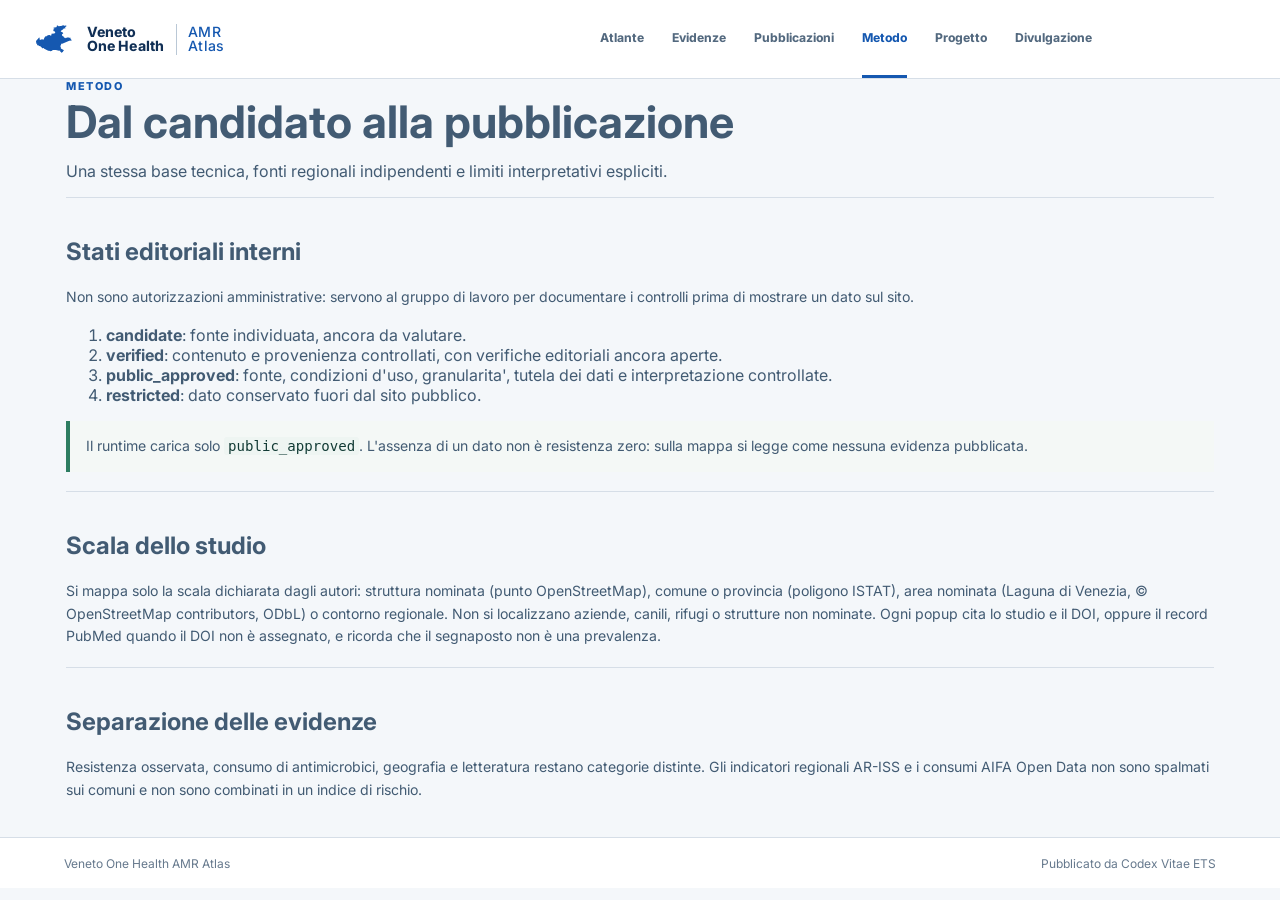
==== commit af987adf: "Replace the Veneto drug-use source and drop PPS-3. Publish AIFA Open Data 2024 J01 under CC BY 4.0 a" ====
--- a/methodology.html
+++ b/methodology.html
@@ -1,4 +1,4 @@
 <!doctype html><html lang="it"><head><meta charset="utf-8"><meta name="author" content="Codex Vitae ETS"><meta name="viewport" content="width=device-width, initial-scale=1"><title>Metodo · Veneto One Health AMR Atlas</title><link rel="icon" href="data:"><link rel="stylesheet" href="assets/styles.css"><link rel="stylesheet" href="assets/regional-base.css"></head>
 <body class="evidence-page"><header class="global-site-header"><div class="global-header-inner"><a class="global-brand" href="index.html"><span class="brand-code brand-code-icon" style="--brand-icon:url('public/brand/veneto-region-mark.svg')" aria-hidden="true">VEN</span><span class="global-brand-name">Veneto<br>One Health</span><span class="global-brand-divider"></span><span class="global-brand-atlas">AMR<br>Atlas</span></a><nav class="global-nav" aria-label="Navigazione principale"><a href="index.html">Atlante</a><a href="evidence.html">Evidenze</a><a href="publications.html">Pubblicazioni</a><a class="active" href="methodology.html">Metodo</a><a href="about.html">Progetto</a><a href="dissemination.html">Divulgazione</a></nav></div></header>
-<main class="method-shell"><header class="method-hero"><p class="section-kicker">METODO</p><h1>Dal candidato alla pubblicazione</h1><p>Una stessa base tecnica, fonti regionali indipendenti e limiti interpretativi espliciti.</p></header><section class="method-section"><h2>Stati editoriali interni</h2><p>Non sono autorizzazioni amministrative: servono al gruppo di lavoro per documentare i controlli prima di mostrare un dato sul sito.</p><ol><li><strong>candidate</strong>: fonte individuata, ancora da valutare.</li><li><strong>verified</strong>: contenuto e provenienza controllati, con verifiche editoriali ancora aperte.</li><li><strong>public_approved</strong>: fonte, condizioni d'uso, granularita', tutela dei dati e interpretazione controllate.</li><li><strong>restricted</strong>: dato conservato fuori dal sito pubblico.</li></ol><p class="governance-note">Il runtime carica solo <code>public_approved</code>. L'assenza di un dato non è resistenza zero: sulla mappa si legge come nessuna evidenza pubblicata.</p></section><section class="method-section"><h2>Scala dello studio</h2><p>Si mappa solo la scala dichiarata dagli autori: struttura nominata (punto OpenStreetMap), comune o provincia (poligono ISTAT), area nominata (Laguna di Venezia, © OpenStreetMap contributors, ODbL) o contorno regionale. Non si localizzano aziende, canili, rifugi o strutture non nominate. Ogni popup cita lo studio e il DOI, oppure il record PubMed quando il DOI non è assegnato, e ricorda che il segnaposto non è una prevalenza.</p></section><section class="method-section"><h2>Separazione delle evidenze</h2><p>Resistenza osservata, consumo di antimicrobici, geografia e letteratura restano categorie distinte. Gli indicatori regionali AR-ISS, OsMed e PPS-3 non sono spalmati sui comuni e non sono combinati in un indice di rischio.</p></section></main><footer><span>Veneto One Health AMR Atlas</span><span>Pubblicato da Codex Vitae ETS</span></footer><script src="atlas-config.js"></script><script src="assets/atlas-core.js"></script><script data-goatcounter="https://atlanteamr.goatcounter.com/count" async src="//gc.zgo.at/count.js"></script></body></html>
+<main class="method-shell"><header class="method-hero"><p class="section-kicker">METODO</p><h1>Dal candidato alla pubblicazione</h1><p>Una stessa base tecnica, fonti regionali indipendenti e limiti interpretativi espliciti.</p></header><section class="method-section"><h2>Stati editoriali interni</h2><p>Non sono autorizzazioni amministrative: servono al gruppo di lavoro per documentare i controlli prima di mostrare un dato sul sito.</p><ol><li><strong>candidate</strong>: fonte individuata, ancora da valutare.</li><li><strong>verified</strong>: contenuto e provenienza controllati, con verifiche editoriali ancora aperte.</li><li><strong>public_approved</strong>: fonte, condizioni d'uso, granularita', tutela dei dati e interpretazione controllate.</li><li><strong>restricted</strong>: dato conservato fuori dal sito pubblico.</li></ol><p class="governance-note">Il runtime carica solo <code>public_approved</code>. L'assenza di un dato non è resistenza zero: sulla mappa si legge come nessuna evidenza pubblicata.</p></section><section class="method-section"><h2>Scala dello studio</h2><p>Si mappa solo la scala dichiarata dagli autori: struttura nominata (punto OpenStreetMap), comune o provincia (poligono ISTAT), area nominata (Laguna di Venezia, © OpenStreetMap contributors, ODbL) o contorno regionale. Non si localizzano aziende, canili, rifugi o strutture non nominate. Ogni popup cita lo studio e il DOI, oppure il record PubMed quando il DOI non è assegnato, e ricorda che il segnaposto non è una prevalenza.</p></section><section class="method-section"><h2>Separazione delle evidenze</h2><p>Resistenza osservata, consumo di antimicrobici, geografia e letteratura restano categorie distinte. Gli indicatori regionali AR-ISS e i consumi AIFA Open Data non sono spalmati sui comuni e non sono combinati in un indice di rischio.</p></section></main><footer><span>Veneto One Health AMR Atlas</span><span>Pubblicato da Codex Vitae ETS</span></footer><script src="atlas-config.js"></script><script src="assets/atlas-core.js"></script><script data-goatcounter="https://atlanteamr.goatcounter.com/count" async src="//gc.zgo.at/count.js"></script></body></html>
 
